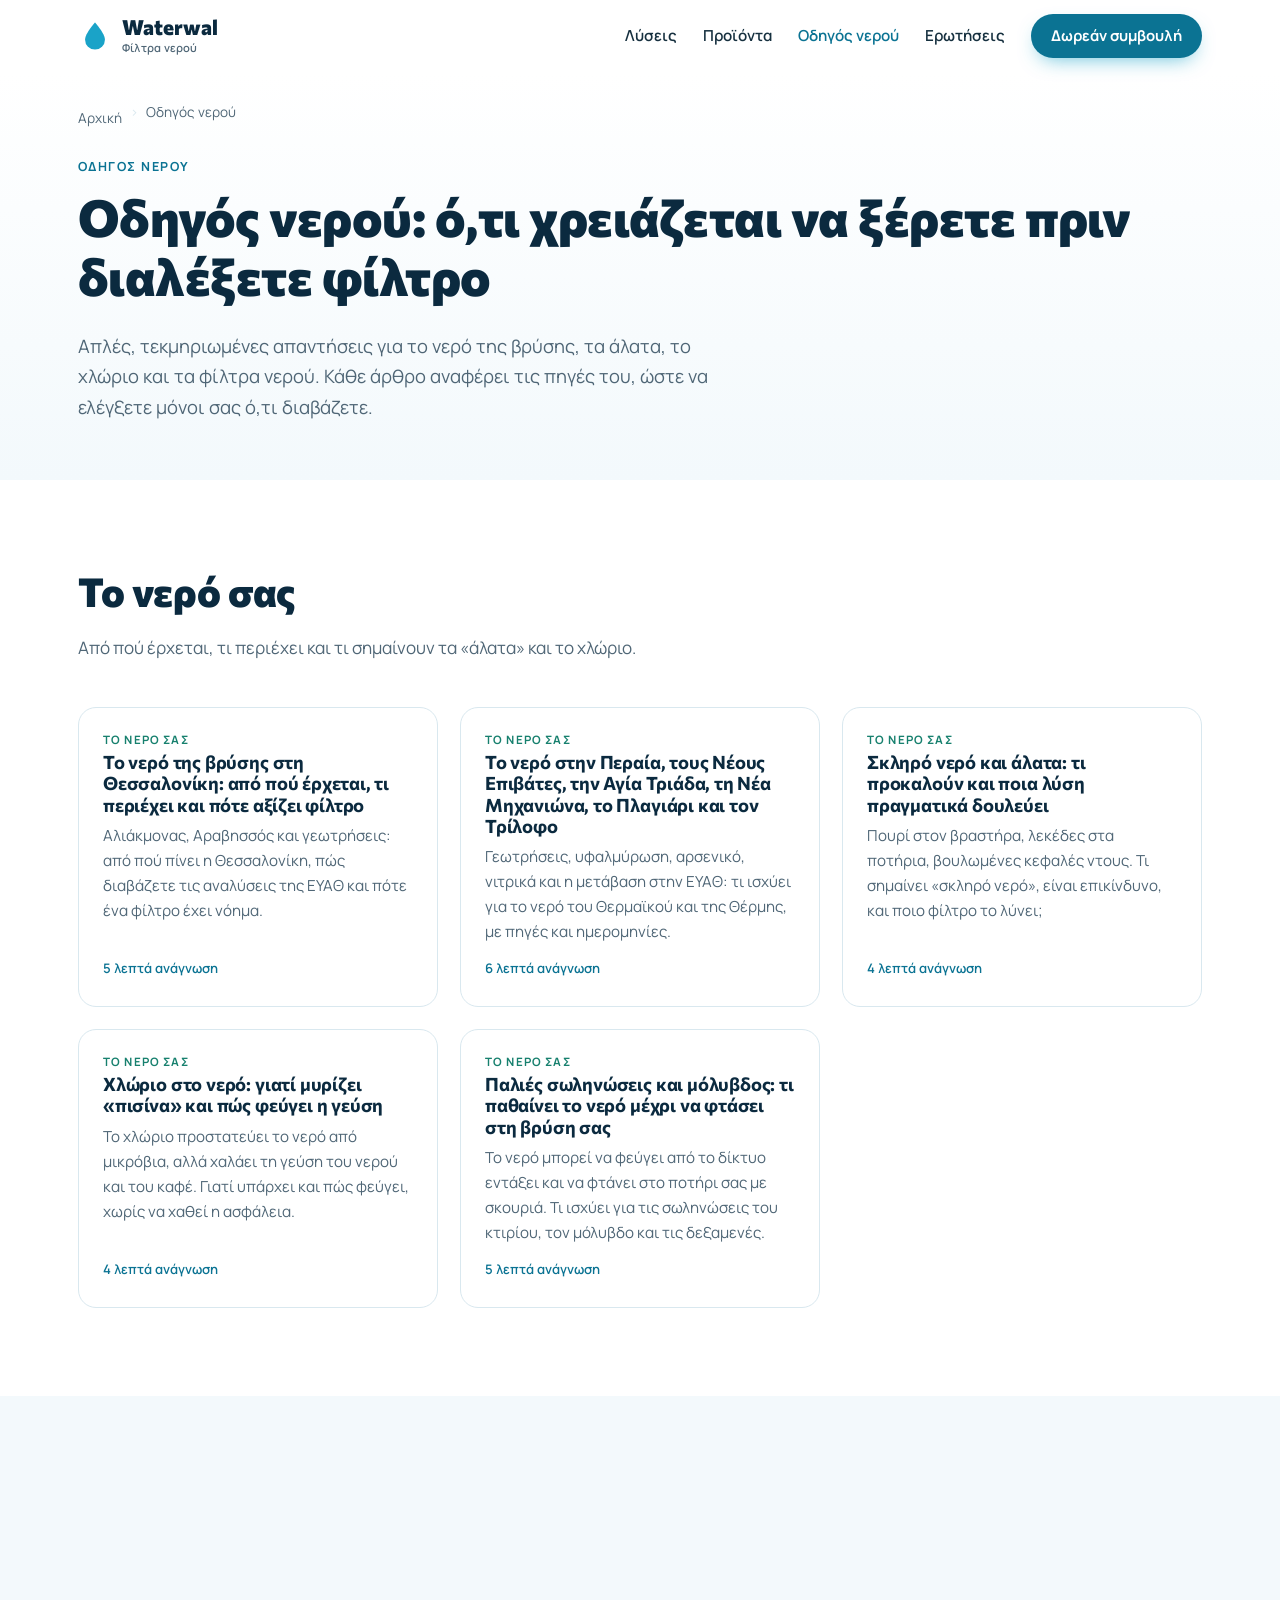
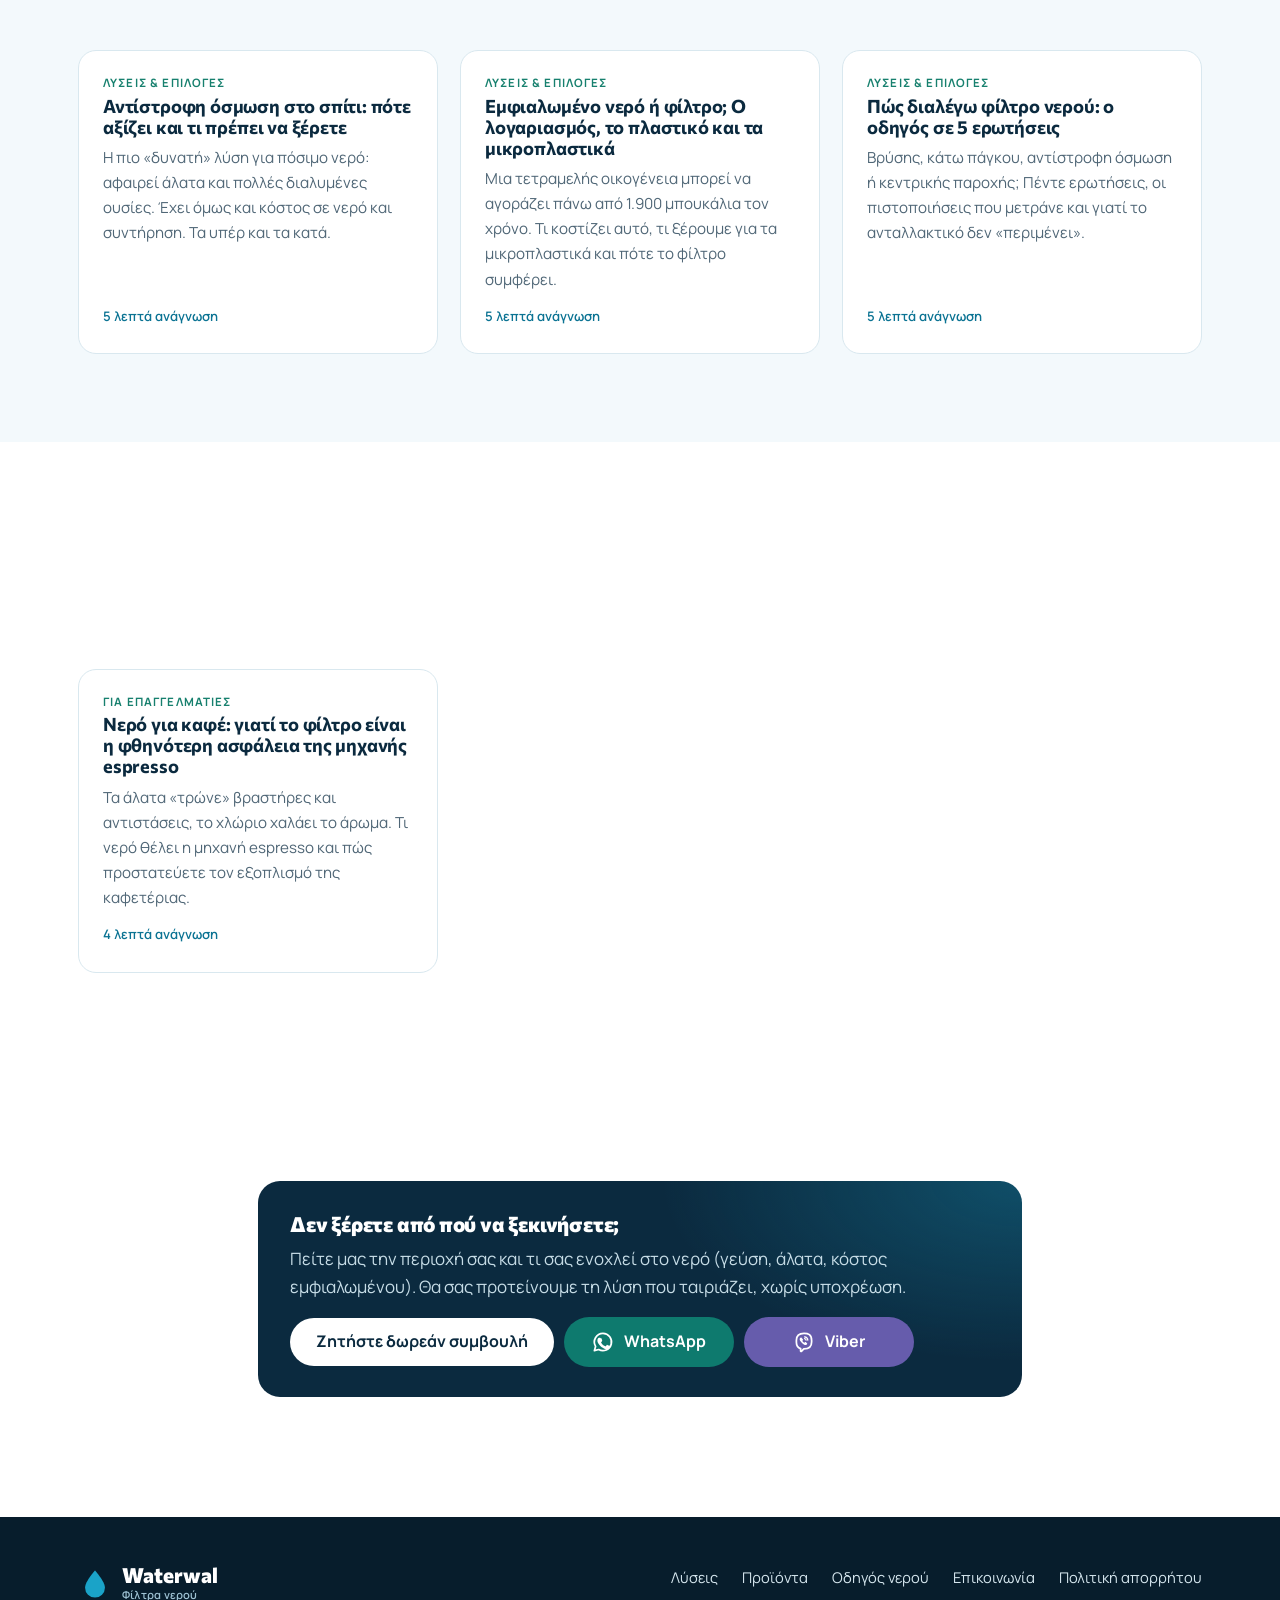
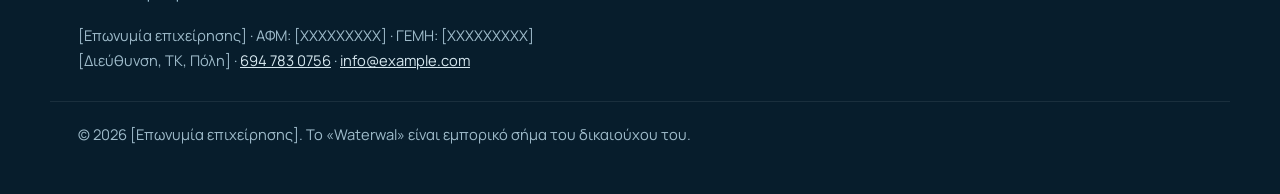
==== odigos/index.html @ 07bbfac1 "Add water guide: hub and 9 sourced articles for conversion - odigos/: hub page plus articles on Thes" ====
<!doctype html>
<html lang="el">
<head>
  <meta charset="utf-8">
  <meta name="viewport" content="width=device-width, initial-scale=1, viewport-fit=cover">
  <meta http-equiv="Content-Security-Policy" content="default-src 'self'; script-src 'self'; style-src 'self'; img-src 'self' data:; font-src 'self'; connect-src 'self'; form-action 'self'; base-uri 'self'; object-src 'none'; upgrade-insecure-requests">
  <meta name="referrer" content="strict-origin-when-cross-origin">

  <!-- TODO: αντικαταστήστε το https://www.example.gr/ με το πραγματικό σας domain (βλ. README) -->
  <title>Οδηγός νερού: άλατα, χλώριο, φίλτρα | Waterwal Θεσσαλονίκη</title>
  <meta name="description" content="Το νερό της Θεσσαλονίκης, τα άλατα, το χλώριο, η αντίστροφη όσμωση και πώς διαλέγετε φίλτρο νερού για σπίτι ή καφέ. Άρθρα με πηγές.">
  <link rel="canonical" href="https://www.example.gr/odigos/">
  <link rel="alternate" hreflang="el-GR" href="https://www.example.gr/odigos/">
  <meta name="robots" content="index, follow, max-image-preview:large, max-snippet:-1">
  <meta name="theme-color" content="#0b2a3f">
  <meta name="format-detection" content="telephone=no">

  <meta property="og:type" content="website">
  <meta property="og:locale" content="el_GR">
  <meta property="og:site_name" content="Waterwal – Φίλτρα νερού">
  <meta property="og:url" content="https://www.example.gr/odigos/">
  <meta property="og:title" content="Οδηγός νερού: άλατα, χλώριο, φίλτρα">
  <meta property="og:description" content="Το νερό της Θεσσαλονίκης, τα άλατα, το χλώριο, η αντίστροφη όσμωση και πώς διαλέγετε φίλτρο νερού για σπίτι ή καφέ. Άρθρα με πηγές.">
  <meta property="og:image" content="https://www.example.gr/assets/og/odigos.jpg">
  <meta property="og:image:type" content="image/jpeg">
  <meta property="og:image:width" content="1200">
  <meta property="og:image:height" content="630">
  <meta property="og:image:alt" content="Οδηγός νερού Waterwal: άλατα, χλώριο, φίλτρα και αντίστροφη όσμωση">
  <meta name="twitter:card" content="summary_large_image">
  <meta name="twitter:title" content="Οδηγός νερού: άλατα, χλώριο, φίλτρα">
  <meta name="twitter:description" content="Το νερό της Θεσσαλονίκης, τα άλατα, το χλώριο, η αντίστροφη όσμωση και πώς διαλέγετε φίλτρο νερού για σπίτι ή καφέ. Άρθρα με πηγές.">
  <meta name="twitter:image" content="https://www.example.gr/assets/og/odigos.jpg">

  <link rel="icon" href="../assets/favicon.svg" type="image/svg+xml">
  <link rel="icon" href="../assets/favicon-32.png" sizes="32x32" type="image/png">
  <link rel="apple-touch-icon" href="../assets/apple-touch-icon.png">
  <link rel="manifest" href="../site.webmanifest">

  <link rel="preload" href="../assets/fonts/manrope-greek.woff2" as="font" type="font/woff2" crossorigin>
  <link rel="preload" href="../assets/fonts/commissioner-greek.woff2" as="font" type="font/woff2" crossorigin>
  <link rel="stylesheet" href="../css/styles.css">
  <script src="../js/main.js" defer></script>

  <script type="application/ld+json">
{
  "@context": "https://schema.org",
  "@graph": [
    {
      "@type": "CollectionPage",
      "@id": "https://www.example.gr/odigos/#collection",
      "url": "https://www.example.gr/odigos/",
      "name": "Οδηγός νερού: ό,τι χρειάζεται να ξέρετε πριν διαλέξετε φίλτρο",
      "description": "Το νερό της Θεσσαλονίκης, τα άλατα, το χλώριο, η αντίστροφη όσμωση και πώς διαλέγετε φίλτρο νερού για σπίτι ή καφέ. Άρθρα με πηγές.",
      "inLanguage": "el-GR",
      "isPartOf": {
        "@id": "https://www.example.gr/#website"
      },
      "publisher": {
        "@id": "https://www.example.gr/#business"
      },
      "mainEntity": {
        "@type": "ItemList",
        "itemListElement": [
          {
            "@type": "ListItem",
            "position": 1,
            "url": "https://www.example.gr/odigos/nero-vrysis-thessaloniki.html",
            "name": "Το νερό της βρύσης στη Θεσσαλονίκη: από πού έρχεται, τι περιέχει και πότε αξίζει φίλτρο"
          },
          {
            "@type": "ListItem",
            "position": 2,
            "url": "https://www.example.gr/odigos/nero-peraia-michaniona-trilofos.html",
            "name": "Το νερό στην Περαία, τους Νέους Επιβάτες, την Αγία Τριάδα, τη Νέα Μηχανιώνα, το Πλαγιάρι και τον Τρίλοφο"
          },
          {
            "@type": "ListItem",
            "position": 3,
            "url": "https://www.example.gr/odigos/sklero-nero-alata.html",
            "name": "Σκληρό νερό και άλατα: τι προκαλούν και ποια λύση πραγματικά δουλεύει"
          },
          {
            "@type": "ListItem",
            "position": 4,
            "url": "https://www.example.gr/odigos/xlorio-sto-nero.html",
            "name": "Χλώριο στο νερό: γιατί μυρίζει «πισίνα» και πώς φεύγει η γεύση"
          },
          {
            "@type": "ListItem",
            "position": 5,
            "url": "https://www.example.gr/odigos/antistrofi-osmosi.html",
            "name": "Αντίστροφη όσμωση στο σπίτι: πότε αξίζει και τι πρέπει να ξέρετε"
          },
          {
            "@type": "ListItem",
            "position": 6,
            "url": "https://www.example.gr/odigos/nero-gia-kafe-espresso.html",
            "name": "Νερό για καφέ: γιατί το φίλτρο είναι η φθηνότερη ασφάλεια της μηχανής espresso"
          },
          {
            "@type": "ListItem",
            "position": 7,
            "url": "https://www.example.gr/odigos/emfialomeno-i-filtro.html",
            "name": "Εμφιαλωμένο νερό ή φίλτρο; Ο λογαριασμός, το πλαστικό και τα μικροπλαστικά"
          },
          {
            "@type": "ListItem",
            "position": 8,
            "url": "https://www.example.gr/odigos/palies-solines-molyvdos.html",
            "name": "Παλιές σωληνώσεις και μόλυβδος: τι παθαίνει το νερό μέχρι να φτάσει στη βρύση σας"
          },
          {
            "@type": "ListItem",
            "position": 9,
            "url": "https://www.example.gr/odigos/pos-dialego-filtro-nerou.html",
            "name": "Πώς διαλέγω φίλτρο νερού: ο οδηγός σε 5 ερωτήσεις"
          }
        ]
      }
    },
    {
      "@type": "BreadcrumbList",
      "itemListElement": [
        {
          "@type": "ListItem",
          "position": 1,
          "name": "Αρχική",
          "item": "https://www.example.gr/"
        },
        {
          "@type": "ListItem",
          "position": 2,
          "name": "Οδηγός νερού",
          "item": "https://www.example.gr/odigos/"
        }
      ]
    }
  ]
}
  </script>
</head>
<body>

<svg class="sprite" aria-hidden="true" focusable="false">
  <symbol id="ic-drop" viewBox="0 0 24 24">
    <path d="M12 2.5S5 10.2 5 14.6a7 7 0 0 0 14 0C19 10.2 12 2.5 12 2.5z" fill="currentColor"/>
  </symbol>
  <symbol id="ic-whatsapp" viewBox="0 0 24 24">
    <path d="M12 2.6a9.4 9.4 0 0 0-8.1 14.2L2.6 21.4l4.7-1.2A9.4 9.4 0 1 0 12 2.6z" fill="none" stroke="currentColor" stroke-width="1.9" stroke-linejoin="round"/>
    <path d="M9.1 7.4c-.3-.6-.6-.6-.9-.6h-.7c-.3 0-.7.1-1 .5-.4.4-1.3 1.3-1.3 3.1s1.3 3.6 1.5 3.8c.2.3 2.6 4.1 6.4 5.6 3.1 1.2 3.8 1 4.5.9.7-.1 2.2-.9 2.5-1.8.3-.9.3-1.6.2-1.8-.1-.2-.3-.3-.7-.5l-2.3-1.1c-.3-.1-.6-.2-.8.2l-1 1.3c-.2.2-.4.3-.8.1-.4-.2-1.5-.6-2.9-1.8-1.1-1-1.8-2.1-2-2.5-.2-.4 0-.6.2-.8l.6-.7c.2-.2.3-.4.4-.7.1-.3 0-.5 0-.7l-.9-2.4z" fill="currentColor" transform="translate(1.2 1.2) scale(.9)"/>
  </symbol>
  <symbol id="ic-viber" viewBox="0 0 24 24">
    <path d="M12 2.5c-4.6 0-8.3 1.3-8.3 7.6v2.2c0 4 1.7 6 4.6 6.9v2.6c0 .5.6.7.9.4l2.6-2.7h.2c4.6 0 8.3-1.3 8.3-7.6v-1.8c0-6.3-3.7-7.6-8.3-7.6z" fill="none" stroke="currentColor" stroke-width="1.9" stroke-linejoin="round"/>
    <path d="M9.3 7.3c-.3-.3-.8-.3-1.1 0l-.6.6c-.6.6-.4 1.9.6 3.4a10.6 10.6 0 0 0 3.6 3.4c1.4.8 2.4.8 2.9.3l.6-.6c.3-.3.3-.8 0-1.1l-1.2-1c-.3-.3-.8-.3-1.1 0l-.5.5c-.8-.3-1.9-1.4-2.3-2.3l.5-.5c.3-.3.3-.8 0-1.1z" fill="currentColor"/>
    <path d="M12.6 6.4a4 4 0 0 1 3.6 3.6M12.6 8.3a2 2 0 0 1 1.7 1.7" fill="none" stroke="currentColor" stroke-width="1.3" stroke-linecap="round"/>
  </symbol>
  <symbol id="ic-phone" viewBox="0 0 24 24">
    <path d="M6.6 10.8a15.1 15.1 0 0 0 6.6 6.6l2.2-2.2a1 1 0 0 1 1-.25 11.4 11.4 0 0 0 3.6.57 1 1 0 0 1 1 1V20a1 1 0 0 1-1 1A17 17 0 0 1 3 4a1 1 0 0 1 1-1h3.5a1 1 0 0 1 1 1c0 1.25.2 2.45.57 3.57a1 1 0 0 1-.25 1z" fill="currentColor"/>
  </symbol>
</svg>

<a class="skip-link" href="#main">Μετάβαση στο περιεχόμενο</a>

<header class="site-header" id="top">
  <div class="container header-inner">
    <a class="logo" href="../">
      <svg class="logo-mark" aria-hidden="true"><use href="#ic-drop"/></svg>
      <span class="logo-text">Waterwal<small>Φίλτρα νερού</small></span>
    </a>
    <button class="nav-toggle" type="button" aria-expanded="false" aria-controls="site-nav">
      <span class="sr-only">Μενού</span><span class="bar"></span><span class="bar"></span><span class="bar"></span>
    </button>
    <nav class="site-nav" id="site-nav" aria-label="Κύρια πλοήγηση">
      <a href="../#solutions">Λύσεις</a>
      <a href="../#products">Προϊόντα</a>
      <a href="./" aria-current="page">Οδηγός νερού</a>
      <a href="../#faq">Ερωτήσεις</a>
      <a class="btn btn-primary btn-sm" href="../#contact">Δωρεάν συμβουλή</a>
    </nav>
  </div>
</header>

<main id="main">
  <section class="guide-hero" aria-labelledby="hub-title">
    <div class="container">
      <nav class="breadcrumb" aria-label="Διαδρομή">
        <ol>
          <li><a href="../">Αρχική</a></li>
          <li aria-current="page">Οδηγός νερού</li>
        </ol>
      </nav>
      <p class="eyebrow">Οδηγός νερού</p>
      <h1 id="hub-title">Οδηγός νερού: ό,τι χρειάζεται να ξέρετε πριν διαλέξετε φίλτρο</h1>
      <p class="lead">Απλές, τεκμηριωμένες απαντήσεις για το νερό της βρύσης, τα άλατα, το χλώριο και τα φίλτρα νερού. Κάθε άρθρο αναφέρει τις πηγές του, ώστε να ελέγξετε μόνοι σας ό,τι διαβάζετε.</p>
    </div>
  </section>

  <section class="section" aria-labelledby="g-nero">
    <div class="container">
      <div class="section-head">
        <h2 id="g-nero">Το νερό σας</h2>
        <p class="section-sub">Από πού έρχεται, τι περιέχει και τι σημαίνουν τα «άλατα» και το χλώριο.</p>
      </div>
      <div class="guide-grid">
      <article class="guide-card">
        <span class="guide-tag">Το νερό σας</span>
        <h3><a href="nero-vrysis-thessaloniki.html">Το νερό της βρύσης στη Θεσσαλονίκη: από πού έρχεται, τι περιέχει και πότε αξίζει φίλτρο</a></h3>
        <p>Αλιάκμονας, Αραβησσός και γεωτρήσεις: από πού πίνει η Θεσσαλονίκη, πώς διαβάζετε τις αναλύσεις της ΕΥΑΘ και πότε ένα φίλτρο έχει νόημα.</p>
        <p class="meta">5 λεπτά ανάγνωση</p>
      </article>
      <article class="guide-card">
        <span class="guide-tag">Το νερό σας</span>
        <h3><a href="nero-peraia-michaniona-trilofos.html">Το νερό στην Περαία, τους Νέους Επιβάτες, την Αγία Τριάδα, τη Νέα Μηχανιώνα, το Πλαγιάρι και τον Τρίλοφο</a></h3>
        <p>Γεωτρήσεις, υφαλμύρωση, αρσενικό, νιτρικά και η μετάβαση στην ΕΥΑΘ: τι ισχύει για το νερό του Θερμαϊκού και της Θέρμης, με πηγές και ημερομηνίες.</p>
        <p class="meta">6 λεπτά ανάγνωση</p>
      </article>
      <article class="guide-card">
        <span class="guide-tag">Το νερό σας</span>
        <h3><a href="sklero-nero-alata.html">Σκληρό νερό και άλατα: τι προκαλούν και ποια λύση πραγματικά δουλεύει</a></h3>
        <p>Πουρί στον βραστήρα, λεκέδες στα ποτήρια, βουλωμένες κεφαλές ντους. Τι σημαίνει «σκληρό νερό», είναι επικίνδυνο, και ποιο φίλτρο το λύνει;</p>
        <p class="meta">4 λεπτά ανάγνωση</p>
      </article>
      <article class="guide-card">
        <span class="guide-tag">Το νερό σας</span>
        <h3><a href="xlorio-sto-nero.html">Χλώριο στο νερό: γιατί μυρίζει «πισίνα» και πώς φεύγει η γεύση</a></h3>
        <p>Το χλώριο προστατεύει το νερό από μικρόβια, αλλά χαλάει τη γεύση του νερού και του καφέ. Γιατί υπάρχει και πώς φεύγει, χωρίς να χαθεί η ασφάλεια.</p>
        <p class="meta">4 λεπτά ανάγνωση</p>
      </article>
      <article class="guide-card">
        <span class="guide-tag">Το νερό σας</span>
        <h3><a href="palies-solines-molyvdos.html">Παλιές σωληνώσεις και μόλυβδος: τι παθαίνει το νερό μέχρι να φτάσει στη βρύση σας</a></h3>
        <p>Το νερό μπορεί να φεύγει από το δίκτυο εντάξει και να φτάνει στο ποτήρι σας με σκουριά. Τι ισχύει για τις σωληνώσεις του κτιρίου, τον μόλυβδο και τις δεξαμενές.</p>
        <p class="meta">5 λεπτά ανάγνωση</p>
      </article>
      </div>
    </div>
  </section>

  <section class="section section-tint" aria-labelledby="g-lyseis">
    <div class="container">
      <div class="section-head">
        <h2 id="g-lyseis">Λύσεις & επιλογές</h2>
        <p class="section-sub">Πώς διαλέγετε φίλτρο, πότε αξίζει η αντίστροφη όσμωση και τι κερδίζετε σε σχέση με το εμφιαλωμένο.</p>
      </div>
      <div class="guide-grid">
      <article class="guide-card">
        <span class="guide-tag">Λύσεις &amp; επιλογές</span>
        <h3><a href="antistrofi-osmosi.html">Αντίστροφη όσμωση στο σπίτι: πότε αξίζει και τι πρέπει να ξέρετε</a></h3>
        <p>Η πιο «δυνατή» λύση για πόσιμο νερό: αφαιρεί άλατα και πολλές διαλυμένες ουσίες. Έχει όμως και κόστος σε νερό και συντήρηση. Τα υπέρ και τα κατά.</p>
        <p class="meta">5 λεπτά ανάγνωση</p>
      </article>
      <article class="guide-card">
        <span class="guide-tag">Λύσεις &amp; επιλογές</span>
        <h3><a href="emfialomeno-i-filtro.html">Εμφιαλωμένο νερό ή φίλτρο; Ο λογαριασμός, το πλαστικό και τα μικροπλαστικά</a></h3>
        <p>Μια τετραμελής οικογένεια μπορεί να αγοράζει πάνω από 1.900 μπουκάλια τον χρόνο. Τι κοστίζει αυτό, τι ξέρουμε για τα μικροπλαστικά και πότε το φίλτρο συμφέρει.</p>
        <p class="meta">5 λεπτά ανάγνωση</p>
      </article>
      <article class="guide-card">
        <span class="guide-tag">Λύσεις &amp; επιλογές</span>
        <h3><a href="pos-dialego-filtro-nerou.html">Πώς διαλέγω φίλτρο νερού: ο οδηγός σε 5 ερωτήσεις</a></h3>
        <p>Βρύσης, κάτω πάγκου, αντίστροφη όσμωση ή κεντρικής παροχής; Πέντε ερωτήσεις, οι πιστοποιήσεις που μετράνε και γιατί το ανταλλακτικό δεν «περιμένει».</p>
        <p class="meta">5 λεπτά ανάγνωση</p>
      </article>
      </div>
    </div>
  </section>

  <section class="section" aria-labelledby="g-epaggelmaties">
    <div class="container">
      <div class="section-head">
        <h2 id="g-epaggelmaties">Για επαγγελματίες</h2>
        <p class="section-sub">Καφέ, καφετέριες και εστίαση: το νερό είναι πρώτη ύλη και ασφάλεια για τον εξοπλισμό σας.</p>
      </div>
      <div class="guide-grid">
      <article class="guide-card">
        <span class="guide-tag">Για επαγγελματίες</span>
        <h3><a href="nero-gia-kafe-espresso.html">Νερό για καφέ: γιατί το φίλτρο είναι η φθηνότερη ασφάλεια της μηχανής espresso</a></h3>
        <p>Τα άλατα «τρώνε» βραστήρες και αντιστάσεις, το χλώριο χαλάει το άρωμα. Τι νερό θέλει η μηχανή espresso και πώς προστατεύετε τον εξοπλισμό της καφετέριας.</p>
        <p class="meta">4 λεπτά ανάγνωση</p>
      </article>
      </div>
    </div>
  </section>

  <section class="section">
    <div class="container narrow">
<aside class="cta-box" aria-label="Δωρεάν συμβουλή">
  <h2>Δεν ξέρετε από πού να ξεκινήσετε;</h2>
  <p>Πείτε μας την περιοχή σας και τι σας ενοχλεί στο νερό (γεύση, άλατα, κόστος εμφιαλωμένου). Θα σας προτείνουμε τη λύση που ταιριάζει, χωρίς υποχρέωση.</p>
  <div class="cta-actions">
    <a class="btn btn-light" href="../#contact">Ζητήστε δωρεάν συμβουλή</a>
    <div class="chat-buttons">
      <a class="btn btn-chat btn-whatsapp" href="https://wa.me/306947830756?text=%CE%93%CE%B5%CE%B9%CE%B1%20%CF%83%CE%B1%CF%82%21%20%CE%94%CE%B9%CE%AC%CE%B2%CE%B1%CF%83%CE%B1%20%CF%84%CE%BF%CE%BD%20%CE%9F%CE%B4%CE%B7%CE%B3%CF%8C%20%CE%BD%CE%B5%CF%81%CE%BF%CF%8D%20%CE%BA%CE%B1%CE%B9%20%CE%B8%CE%B1%20%CE%AE%CE%B8%CE%B5%CE%BB%CE%B1%20%CE%BC%CE%B9%CE%B1%20%CF%83%CF%85%CE%BC%CE%B2%CE%BF%CF%85%CE%BB%CE%AE%20%CE%B3%CE%B9%CE%B1%20%CF%86%CE%AF%CE%BB%CF%84%CF%81%CE%BF%20%CE%BD%CE%B5%CF%81%CE%BF%CF%8D." target="_blank" rel="noopener noreferrer"><svg aria-hidden="true"><use href="#ic-whatsapp"/></svg>WhatsApp</a>
      <a class="btn btn-chat btn-viber" href="viber://chat?number=%2B306947830756"><svg aria-hidden="true"><use href="#ic-viber"/></svg>Viber</a>
    </div>
  </div>
</aside>
    </div>
  </section>
</main>

<footer class="site-footer">
  <div class="container footer-grid">
    <div>
      <a class="logo logo-light" href="../">
        <svg class="logo-mark" aria-hidden="true"><use href="#ic-drop"/></svg>
        <span class="logo-text">Waterwal<small>Φίλτρα νερού</small></span>
      </a>
      <!-- TODO: στοιχεία επιχείρησης (ίδια με την αρχική σελίδα) -->
      <address class="legal">[Επωνυμία επιχείρησης] · ΑΦΜ: [XXXXXXXXX] · ΓΕΜΗ: [XXXXXXXXX]<br>[Διεύθυνση, ΤΚ, Πόλη] · <a href="tel:+306947830756">694 783 0756</a> · <a href="mailto:info@example.com">info@example.com</a></address>
    </div>
    <nav aria-label="Υποσέλιδο">
      <a href="../#solutions">Λύσεις</a>
      <a href="../#products">Προϊόντα</a>
      <a href="./">Οδηγός νερού</a>
      <a href="../#contact">Επικοινωνία</a>
      <a href="../privacy.html">Πολιτική απορρήτου</a>
    </nav>
  </div>
  <div class="container footer-bottom">
    <p>© <span id="year">2026</span> [Επωνυμία επιχείρησης]. Το «Waterwal» είναι εμπορικό σήμα του δικαιούχου του.</p>
  </div>
</footer>

<!-- Γραμμή γρήγορης επικοινωνίας για κινητά/tablet -->
<nav class="action-bar" aria-label="Γρήγορη επικοινωνία">
  <a class="action-call" href="tel:+306947830756"><svg aria-hidden="true"><use href="#ic-phone"/></svg><span>Κλήση</span></a>
  <a class="action-viber" href="viber://chat?number=%2B306947830756"><svg aria-hidden="true"><use href="#ic-viber"/></svg><span>Viber</span></a>
  <a class="action-whatsapp" href="https://wa.me/306947830756?text=%CE%93%CE%B5%CE%B9%CE%B1%20%CF%83%CE%B1%CF%82%21%20%CE%94%CE%B9%CE%AC%CE%B2%CE%B1%CF%83%CE%B1%20%CF%84%CE%BF%CE%BD%20%CE%9F%CE%B4%CE%B7%CE%B3%CF%8C%20%CE%BD%CE%B5%CF%81%CE%BF%CF%8D%20%CE%BA%CE%B1%CE%B9%20%CE%B8%CE%B1%20%CE%AE%CE%B8%CE%B5%CE%BB%CE%B1%20%CE%BC%CE%B9%CE%B1%20%CF%83%CF%85%CE%BC%CE%B2%CE%BF%CF%85%CE%BB%CE%AE%20%CE%B3%CE%B9%CE%B1%20%CF%86%CE%AF%CE%BB%CF%84%CF%81%CE%BF%20%CE%BD%CE%B5%CF%81%CE%BF%CF%8D." target="_blank" rel="noopener noreferrer"><svg aria-hidden="true"><use href="#ic-whatsapp"/></svg><span>WhatsApp</span></a>
</nav>

</body>
</html>
---- css/styles.css ----
/* ============================================================
   Φίλτρα Νερού Waterwal – landing page
   Mobile-first: τα βασικά στυλ είναι για κινητά,
   τα media queries (min-width) προσθέτουν για μεγαλύτερες οθόνες.
   Breakpoints: 600px (μεγάλα κινητά / tablet), 900px (tablet / laptop), 1100px (desktop)
   ============================================================ */

/* ---------- Γραμματοσειρές (self-hosted, SIL Open Font License) ---------- */
@font-face {
  font-family: "Manrope"; font-style: normal; font-weight: 400 800; font-display: swap;
  src: url("../assets/fonts/manrope-greek.woff2") format("woff2");
  unicode-range: U+0370-0377, U+037A-037F, U+0384-038A, U+038C, U+038E-03A1, U+03A3-03FF;
}
@font-face {
  font-family: "Manrope"; font-style: normal; font-weight: 400 800; font-display: swap;
  src: url("../assets/fonts/manrope-latin.woff2") format("woff2");
  unicode-range: U+0000-00FF, U+0131, U+0152-0153, U+02BB-02BC, U+02C6, U+02DA, U+02DC, U+0304, U+0308, U+0329, U+2000-206F, U+20AC, U+2122, U+2191, U+2193, U+2212, U+2215, U+FEFF, U+FFFD;
}
@font-face {
  font-family: "Commissioner"; font-style: normal; font-weight: 500 800; font-display: swap;
  src: url("../assets/fonts/commissioner-greek.woff2") format("woff2");
  unicode-range: U+0370-0377, U+037A-037F, U+0384-038A, U+038C, U+038E-03A1, U+03A3-03FF;
}
@font-face {
  font-family: "Commissioner"; font-style: normal; font-weight: 500 800; font-display: swap;
  src: url("../assets/fonts/commissioner-latin.woff2") format("woff2");
  unicode-range: U+0000-00FF, U+0131, U+0152-0153, U+02BB-02BC, U+02C6, U+02DA, U+02DC, U+0304, U+0308, U+0329, U+2000-206F, U+20AC, U+2122, U+2191, U+2193, U+2212, U+2215, U+FEFF, U+FFFD;
}

:root {
  --navy: #0b2a3f;
  --navy-2: #12405e;
  --aqua: #1aa3c8;
  --aqua-dark: #0b7393;
  --aqua-soft: #e3f5fb;
  --mint: #17806e;
  --ink: #16303f;
  --muted: #4f6676;
  --line: #d9e8ef;
  --bg: #ffffff;
  --bg-tint: #f3f9fc;
  --radius: 18px;
  --radius-sm: 10px;
  --shadow: 0 10px 30px -12px rgba(11, 42, 63, .25);
  --shadow-lg: 0 24px 60px -20px rgba(11, 42, 63, .35);
  --font-head: "Commissioner", "Manrope", system-ui, sans-serif;
  --font-body: "Manrope", system-ui, -apple-system, "Segoe UI", Roboto, sans-serif;
  --header-h: 64px;
  --gutter: 16px;
}
@media (min-width: 600px) { :root { --gutter: 28px; } }
@media (min-width: 900px) { :root { --header-h: 72px; } }

/* ---------- Base ---------- */
*, *::before, *::after { box-sizing: border-box; }
html { scroll-behavior: smooth; scroll-padding-top: calc(var(--header-h) + 12px); -webkit-text-size-adjust: 100%; text-size-adjust: 100%; }
body {
  margin: 0;
  font-family: var(--font-body);
  font-size: 16px;
  line-height: 1.65;
  color: var(--ink);
  background: var(--bg);
  -webkit-font-smoothing: antialiased;
  overflow-x: hidden;
}
@media (min-width: 900px) { body { font-size: 17px; } }
img, svg { display: block; max-width: 100%; }
a { color: var(--aqua-dark); }
h1, h2, h3 { font-family: var(--font-head); line-height: 1.15; color: var(--navy); margin: 0 0 .5em; letter-spacing: -.01em; overflow-wrap: break-word; }
h1 { font-size: clamp(2rem, 7.5vw, 3.6rem); font-weight: 800; }
h2 { font-size: clamp(1.6rem, 5vw, 2.5rem); font-weight: 800; }
h3 { font-size: 1.15rem; font-weight: 700; }
p { margin: 0 0 1em; }
address { font-style: normal; }

.sprite { position: absolute; width: 0; height: 0; overflow: hidden; }
.container { width: 100%; max-width: 1180px; margin: 0 auto; padding: 0 var(--gutter); }
.narrow { max-width: 820px; }
.sr-only { position: absolute; width: 1px; height: 1px; overflow: hidden; clip: rect(0 0 0 0); white-space: nowrap; }
.skip-link { position: absolute; left: -999px; top: 8px; background: var(--navy); color: #fff; padding: 8px 14px; border-radius: 8px; z-index: 100; }
.skip-link:focus { left: 8px; }
:focus-visible { outline: 3px solid var(--aqua); outline-offset: 3px; }

@media (prefers-reduced-motion: reduce) {
  html { scroll-behavior: auto; }
  *, *::before, *::after { animation: none !important; transition: none !important; }
}

/* ---------- Buttons (min 44px touch target) ---------- */
.btn {
  display: inline-flex; align-items: center; justify-content: center; gap: .5em;
  min-height: 48px; padding: 12px 24px;
  font: 700 1rem/1.2 var(--font-body); text-align: center;
  border-radius: 999px; border: 2px solid transparent;
  text-decoration: none; cursor: pointer;
  transition: transform .15s ease, background-color .2s, box-shadow .2s, color .2s, border-color .2s;
}
.btn:hover { transform: translateY(-1px); }
.btn-primary { background: var(--aqua-dark); color: #fff; box-shadow: 0 8px 20px -8px rgba(26, 163, 200, .7); }
.btn-primary:hover { background: var(--navy-2); }
.btn-ghost { background: transparent; color: var(--navy); border-color: var(--line); }
.btn-ghost:hover { border-color: var(--navy); }
.btn-outline { background: #fff; color: var(--aqua-dark); border-color: var(--aqua); }
.btn-outline:hover { background: var(--aqua-dark); border-color: var(--aqua-dark); color: #fff; }
.btn-light { background: #fff; color: var(--navy); }
.btn-light:hover { background: var(--aqua-soft); }
.btn-sm { min-height: 44px; padding: 10px 18px; font-size: .93rem; }
.btn-block { width: 100%; }

.eyebrow {
  display: inline-block; font: 700 .78rem/1.3 var(--font-body); letter-spacing: .12em; text-transform: uppercase;
  color: var(--aqua-dark); margin-bottom: 12px;
}
.eyebrow-light { color: #7fd6ec; }

/* ---------- Header ---------- */
.site-header {
  position: sticky; top: 0; z-index: 50;
  background: rgba(255, 255, 255, .92);
  -webkit-backdrop-filter: saturate(1.6) blur(12px);
  backdrop-filter: saturate(1.6) blur(12px);
  border-bottom: 1px solid transparent;
  transition: border-color .2s, box-shadow .2s;
}
.site-header.is-scrolled { border-bottom-color: var(--line); box-shadow: 0 4px 20px -12px rgba(11, 42, 63, .2); }
.header-inner { position: relative; display: flex; align-items: center; justify-content: space-between; height: var(--header-h); }

.logo { display: inline-flex; align-items: center; gap: 10px; text-decoration: none; color: var(--navy); }
.logo-mark { width: 30px; height: 30px; color: var(--aqua); flex: none; }
.logo-text { font: 800 1.2rem/1 var(--font-head); display: flex; flex-direction: column; }
.logo-text small { font: 600 .7rem/1.3 var(--font-body); color: var(--muted); letter-spacing: .02em; margin-top: 3px; }
.logo-light { color: #fff; }
.logo-light .logo-text small { color: #9fc3d4; }

/* Mobile nav (default) */
.nav-toggle { display: block; background: none; border: 0; padding: 10px; margin-right: -10px; cursor: pointer; min-width: 44px; min-height: 44px; }
.nav-toggle .bar { display: block; width: 24px; height: 2.5px; background: var(--navy); border-radius: 2px; margin: 5px 0; transition: transform .25s, opacity .2s; }
.nav-toggle[aria-expanded="true"] .bar:nth-child(2) { transform: translateY(7.5px) rotate(45deg); }
.nav-toggle[aria-expanded="true"] .bar:nth-child(3) { opacity: 0; }
.nav-toggle[aria-expanded="true"] .bar:nth-child(4) { transform: translateY(-7.5px) rotate(-45deg); }
.site-nav {
  position: absolute; top: var(--header-h); left: calc(-1 * var(--gutter)); right: calc(-1 * var(--gutter));
  display: none; flex-direction: column; align-items: stretch;
  background: #fff; border-bottom: 1px solid var(--line); box-shadow: var(--shadow);
  padding: 8px var(--gutter) 20px;
}
.site-nav.is-open { display: flex; }
.site-nav a:not(.btn) { padding: 14px 4px; border-bottom: 1px solid var(--line); color: var(--ink); text-decoration: none; font-weight: 600; }
.site-nav .btn { margin-top: 16px; }

@media (min-width: 900px) {
  .logo-mark { width: 34px; height: 34px; }
  .logo-text { font-size: 1.3rem; }
  .nav-toggle { display: none; }
  .site-nav {
    position: static; display: flex; flex-direction: row; align-items: center; gap: 26px;
    background: none; border: 0; box-shadow: none; padding: 0;
  }
  .site-nav { gap: 16px; }
  .site-nav a { white-space: nowrap; }
  .site-nav a:not(.btn) { padding: 0; border: 0; font-size: .9rem; }
  .site-nav a:not(.btn):hover { color: var(--aqua-dark); }
  .site-nav a[aria-current="page"] { color: var(--aqua-dark); }
  .site-nav .btn { margin-top: 0; }
}
@media (min-width: 1100px) {
  .site-nav { gap: 26px; }
  .site-nav a:not(.btn) { font-size: .95rem; }
}

/* ---------- Hero ---------- */
.hero {
  position: relative; overflow: hidden;
  padding: 32px 0 48px;
  background:
    radial-gradient(900px 500px at 85% 10%, rgba(26, 163, 200, .16), transparent 60%),
    radial-gradient(700px 400px at 0% 100%, rgba(43, 179, 155, .10), transparent 60%),
    linear-gradient(180deg, #fff 0%, var(--bg-tint) 100%);
}
.hero-grid { display: grid; grid-template-columns: 1fr; gap: 16px; align-items: center; }
.hero h1 .accent { display: block; color: var(--aqua-dark); }
.lead { font-size: 1.05rem; color: var(--muted); max-width: 36em; }
.hero-ctas { display: flex; flex-direction: column; gap: 12px; margin: 24px 0; }
.hero-points { list-style: none; padding: 0; margin: 0; display: grid; gap: 10px; }
.hero-points li { display: flex; align-items: center; gap: 10px; font-weight: 600; font-size: .95rem; }
.hero-points svg { width: 22px; height: 22px; flex: none; color: #fff; background: var(--mint); border-radius: 50%; padding: 3px; }

.hero-visual { position: relative; height: 280px; display: grid; place-items: center; }
.glass { width: 150px; height: auto; overflow: visible; filter: drop-shadow(0 24px 40px rgba(11, 42, 63, .22)); }
.glass .wave { animation: wave 3.5s linear infinite; }
@keyframes wave { to { transform: translateX(-60px); } }
.bubble { fill: rgba(255, 255, 255, .8); transform-box: fill-box; animation: rise 5s ease-in infinite; opacity: 0; }
.b2 { animation-delay: 1.6s; }
.b3 { animation-delay: 3.1s; }
@keyframes rise { 0% { transform: translateY(0); opacity: 0; } 15% { opacity: 1; } 90% { opacity: .8; } 100% { transform: translateY(-160px); opacity: 0; } }

.hero-card {
  position: absolute; display: flex; align-items: center; gap: 10px;
  background: #fff; border-radius: 14px; padding: 10px 12px; box-shadow: var(--shadow);
  font-size: .8rem; line-height: 1.3; max-width: 62%;
}
.hero-card svg { width: 32px; height: 32px; padding: 7px; border-radius: 10px; color: var(--aqua-dark); background: var(--aqua-soft); flex: none; }
.hero-card strong { display: block; color: var(--navy); }
.hero-card span { color: var(--muted); }
.hc-1 { top: 16px; left: 0; animation: float 6s ease-in-out infinite; }
.hc-2 { bottom: 16px; right: 0; animation: float 6s ease-in-out 3s infinite; }
.hc-2 svg { color: var(--mint); background: #e2f6f1; }
@keyframes float { 50% { transform: translateY(-8px); } }

@media (min-width: 600px) {
  .hero-ctas { flex-direction: row; flex-wrap: wrap; }
  .hero-visual { height: 340px; }
  .glass { width: 180px; }
  .hero-card { padding: 14px 18px; font-size: .9rem; max-width: none; }
  .hero-card svg { width: 36px; height: 36px; padding: 8px; }
}
@media (min-width: 900px) {
  .hero { padding: 56px 0 80px; }
  .hero-grid { grid-template-columns: 1.1fr .9fr; gap: 48px; }
  .lead { font-size: 1.15rem; }
  .hero-visual { height: 460px; }
  .glass { width: 220px; }
  .hc-1 { top: 60px; }
  .hc-2 { bottom: 70px; }
}

/* ---------- Sections ---------- */
.section { padding: 56px 0; }
.section-tint { background: var(--bg-tint); }
.section-head { max-width: 760px; margin-bottom: 28px; }
.section-sub { color: var(--muted); font-size: 1.02rem; }
.footnote { color: var(--muted); font-size: .86rem; margin-top: 20px; }
@media (min-width: 900px) {
  .section { padding: 88px 0; }
  .section-head { margin-bottom: 44px; }
  .section-sub { font-size: 1.07rem; }
}

/* ---------- Solutions ---------- */
.solutions-grid { display: grid; grid-template-columns: 1fr; gap: 16px; }
.solution {
  display: flex; flex-direction: column;
  padding: 24px 20px; border: 1px solid var(--line); border-radius: var(--radius); background: #fff;
  transition: transform .2s, box-shadow .2s, border-color .2s;
}
.solution:hover { transform: translateY(-4px); box-shadow: var(--shadow); border-color: transparent; }
.solution-icon { width: 56px; height: 56px; display: grid; place-items: center; border-radius: 16px; background: var(--aqua-soft); color: var(--navy); margin-bottom: 16px; }
.solution-icon svg { width: 34px; height: 34px; }
.solution-need { color: var(--muted); font-size: .95rem; }
.solution-need strong { color: var(--ink); }
.solution-label { font: 700 .75rem/1 var(--font-body); letter-spacing: .1em; text-transform: uppercase; color: var(--aqua-dark); margin: 4px 0 10px; }
.solution-list { list-style: none; padding: 0; margin: 0 0 20px; display: grid; gap: 8px; font-size: .94rem; }
.solution-list li { position: relative; padding-left: 26px; }
.solution-list li::before {
  content: ""; position: absolute; left: 0; top: .3em; width: 16px; height: 16px; border-radius: 50%;
  background: var(--mint) url("data:image/svg+xml,%3Csvg xmlns='http://www.w3.org/2000/svg' viewBox='0 0 24 24'%3E%3Cpath d='M6 12.5l4 4L18 8.5' fill='none' stroke='%23fff' stroke-width='3' stroke-linecap='round' stroke-linejoin='round'/%3E%3C/svg%3E") center / 12px no-repeat;
}
.solution-link { margin-top: auto; font-weight: 700; text-decoration: none; padding: 10px 0 0; min-height: 44px; display: inline-flex; align-items: center; }
.solution-link:hover { text-decoration: underline; }
.solution-other { margin: 24px 0 0; color: var(--muted); }
@media (min-width: 600px) { .solutions-grid { grid-template-columns: repeat(2, 1fr); gap: 22px; } .solution { padding: 28px 24px; } }
@media (min-width: 1100px) { .solutions-grid { grid-template-columns: repeat(4, 1fr); } }

/* ---------- Products ---------- */
.filter-tabs {
  display: flex; gap: 8px; margin: 0 calc(-1 * var(--gutter)) 24px; padding: 2px var(--gutter) 6px;
  overflow-x: auto; scrollbar-width: none; -webkit-overflow-scrolling: touch;
}
.filter-tabs::-webkit-scrollbar { display: none; }
.tab {
  flex: none; min-height: 44px;
  font: 600 .93rem/1 var(--font-body); padding: 10px 18px; border-radius: 999px; cursor: pointer;
  border: 1.5px solid var(--line); background: #fff; color: var(--ink); transition: all .2s;
}
.tab:hover { border-color: var(--aqua); }
.tab.is-active { background: var(--navy); border-color: var(--navy); color: #fff; }

.products-grid { display: grid; grid-template-columns: 1fr; gap: 18px; }
.product {
  position: relative; display: flex; flex-direction: column;
  background: #fff; border: 1px solid var(--line); border-radius: var(--radius); overflow: hidden;
  transition: transform .2s, box-shadow .2s;
}
.product:hover { transform: translateY(-4px); box-shadow: var(--shadow-lg); }
.product[hidden] { display: none; }
.product-featured { border: 2px solid var(--aqua); }
.badge {
  position: absolute; top: 14px; right: 14px; z-index: 1;
  background: var(--mint); color: #fff; font: 700 .75rem/1 var(--font-body); padding: 7px 12px; border-radius: 999px;
}
.product-art {
  display: grid; place-items: center; height: 160px;
  background: radial-gradient(circle at 50% 60%, #fff 0%, var(--aqua-soft) 70%);
  color: var(--navy);
}
.product-art svg { width: 110px; height: 110px; }
.product-body { display: flex; flex-direction: column; flex: 1; padding: 20px; }
.product-tag { font-size: .76rem; font-weight: 700; color: var(--aqua-dark); text-transform: uppercase; letter-spacing: .06em; margin-bottom: 8px; }
.product-body > p:not(.product-tag) { color: var(--muted); font-size: .95rem; }
.product-feats { list-style: none; padding: 0; margin: 0 0 20px; display: grid; gap: 6px; font-size: .93rem; }
.product-feats li { position: relative; padding-left: 22px; }
.product-feats li::before { content: ""; position: absolute; left: 2px; top: .55em; width: 9px; height: 9px; border-radius: 50%; background: var(--aqua); }
.product-cta { margin-top: auto; align-self: stretch; }

@media (min-width: 600px) {
  .filter-tabs { flex-wrap: wrap; overflow: visible; margin: 0 0 28px; padding: 0; }
  .products-grid { grid-template-columns: repeat(2, 1fr); gap: 24px; }
  .product-art { height: 190px; }
  .product-art svg { width: 130px; height: 130px; }
  .product-body { padding: 22px 24px 24px; }
  .product-cta { align-self: flex-start; }
}
@media (min-width: 1100px) {
  .products-grid { grid-template-columns: repeat(3, 1fr); }
  .product-wide { grid-column: 1 / -1; flex-direction: row; }
  .product-wide .product-art { width: 320px; height: auto; flex: none; }
  .product-wide .product-body { display: grid; grid-template-columns: 1fr 1fr; column-gap: 32px; align-content: center; }
  .product-wide .product-tag, .product-wide h3 { grid-column: 1 / -1; }
  .product-wide .product-feats { align-self: start; margin-top: 4px; }
  .product-wide .product-cta { grid-column: 1 / -1; justify-self: start; }
}

/* ---------- Removes ---------- */
.removes-grid { display: grid; grid-template-columns: 1fr; gap: 24px; align-items: center; }
.chips { list-style: none; padding: 0; margin: 0; display: flex; flex-wrap: wrap; gap: 8px; }
.chips li {
  padding: 8px 14px; border-radius: 999px; background: var(--aqua-soft); color: var(--navy);
  font-weight: 600; font-size: .9rem; border: 1px solid #c4e9f4;
}
.chips .chip-ro { background: var(--navy); color: #fff; border-color: var(--navy); }
.chips .chip-ro em { font-style: normal; font-weight: 500; color: #9fd9ea; }
@media (min-width: 900px) {
  .removes-grid { grid-template-columns: .9fr 1.1fr; gap: 56px; }
  .chips { gap: 10px; }
  .chips li { padding: 10px 16px; font-size: .95rem; }
}

/* ---------- Compare (scrolls horizontally on small screens) ---------- */
.table-wrap {
  overflow-x: auto; border-radius: var(--radius); border: 1px solid var(--line); background: #fff;
  -webkit-overflow-scrolling: touch; overscroll-behavior-x: contain;
}
.compare { width: 100%; border-collapse: collapse; min-width: 640px; font-size: .9rem; }
.compare th, .compare td { padding: 14px; text-align: center; border-bottom: 1px solid var(--line); }
.compare thead th { background: var(--navy); color: #fff; font-family: var(--font-head); font-weight: 700; }
.compare tbody th { position: sticky; left: 0; z-index: 1; text-align: left; font-weight: 700; color: var(--navy); background: #f7fbfd; min-width: 150px; }
.compare tbody tr:last-child > * { border-bottom: 0; }
.compare .yes { color: var(--mint); font-weight: 800; font-size: 1.15rem; }
.compare .no { color: var(--muted); }
.compare .partial { color: var(--muted); font-size: .86rem; }
@media (min-width: 900px) { .compare { font-size: .95rem; } .compare th, .compare td { padding: 16px 18px; } }

/* ---------- Savings ---------- */
.savings-grid { display: grid; grid-template-columns: 1fr; gap: 28px; align-items: center; }
.calc { display: grid; grid-template-columns: 1fr; gap: 14px; margin-top: 8px; align-items: end; }
.calc label, .contact-form label { display: flex; flex-direction: column; gap: 6px; font-weight: 600; font-size: .9rem; color: var(--navy); }
input, select, textarea {
  font: 500 16px/1.4 var(--font-body); /* 16px: αποτρέπει το auto-zoom στο iOS */
  color: var(--ink); min-height: 48px;
  padding: 12px 14px; border: 1.5px solid var(--line); border-radius: var(--radius-sm); background: #fff;
  width: 100%; transition: border-color .2s, box-shadow .2s;
}
input:focus, select:focus, textarea:focus { outline: none; border-color: var(--aqua); box-shadow: 0 0 0 4px rgba(26, 163, 200, .18); }
.calc-result {
  background: linear-gradient(160deg, var(--navy) 0%, var(--navy-2) 100%); color: #fff;
  border-radius: 22px; padding: 24px 20px; box-shadow: var(--shadow-lg);
  display: grid; gap: 4px;
}
.calc-row { display: flex; justify-content: space-between; align-items: baseline; gap: 16px; padding: 12px 0; border-bottom: 1px solid rgba(255, 255, 255, .12); color: #c7dde7; font-size: .95rem; }
.calc-row strong { color: #fff; font: 700 1.15rem/1 var(--font-head); white-space: nowrap; }
.calc-total { border-bottom: 0; padding: 18px 0 10px; }
.calc-total span { color: #fff; font-weight: 700; }
.calc-total strong { font-size: 2rem; color: #7fe3cf; }
.calc-result .btn { margin-top: 14px; }
@media (min-width: 480px) { .calc { grid-template-columns: 1fr 1fr; gap: 16px; } }
@media (min-width: 900px) {
  .savings-grid { grid-template-columns: 1.1fr .9fr; gap: 56px; }
  .calc-result { padding: 32px; border-radius: 24px; }
  .calc-total strong { font-size: 2.2rem; }
}

/* ---------- Steps ---------- */
.steps { list-style: none; padding: 0; margin: 0; display: grid; grid-template-columns: 1fr; gap: 16px; }
.steps li { position: relative; background: #fff; border-radius: var(--radius); padding: 24px 20px; border: 1px solid var(--line); }
.steps p { color: var(--muted); margin: 0; font-size: .96rem; }
.step-num {
  display: grid; place-items: center; width: 44px; height: 44px; border-radius: 14px; margin-bottom: 16px;
  background: var(--aqua-dark); color: #fff; font: 800 1.2rem/1 var(--font-head);
}
@media (min-width: 800px) { .steps { grid-template-columns: repeat(3, 1fr); gap: 24px; } .steps li { padding: 30px 26px; } }

/* ---------- FAQ ---------- */
.faq { display: grid; gap: 10px; }
.faq details { border: 1px solid var(--line); border-radius: 14px; background: #fff; transition: box-shadow .2s; }
.faq details[open] { box-shadow: var(--shadow); border-color: transparent; }
.faq summary {
  list-style: none; cursor: pointer; padding: 16px 52px 16px 18px; position: relative; min-height: 44px;
  font: 700 1rem/1.4 var(--font-head); color: var(--navy);
}
.faq summary::-webkit-details-marker { display: none; }
.faq summary::after {
  content: "+"; position: absolute; right: 16px; top: 50%; transform: translateY(-50%);
  width: 28px; height: 28px; border-radius: 50%; display: grid; place-items: center;
  background: var(--aqua-soft); color: var(--aqua-dark); font: 700 1.2rem/1 var(--font-body);
}
.faq details[open] summary::after { content: "−"; }
.faq summary:focus-visible { outline-offset: -3px; border-radius: 14px; }
.faq details p { padding: 0 18px 18px; margin: 0; color: var(--muted); }
@media (min-width: 900px) {
  .faq { gap: 12px; }
  .faq summary { padding: 20px 56px 20px 22px; font-size: 1.05rem; }
  .faq details p { padding: 0 22px 20px; }
}

/* ---------- About ---------- */
.about p { font-size: 1.05rem; }

/* ---------- Contact ---------- */
.section-dark {
  background:
    radial-gradient(800px 400px at 100% 0%, rgba(26, 163, 200, .25), transparent 60%),
    var(--navy);
  color: #c7dde7;
}
.section-dark h2 { color: #fff; }
.contact-grid { display: grid; grid-template-columns: 1fr; gap: 28px; align-items: start; }
.contact-list { list-style: none; padding: 0; margin: 24px 0 0; display: grid; gap: 14px; }
.contact-list li { display: flex; flex-direction: column; color: #fff; font-weight: 600; }
.contact-list span { font-size: .78rem; text-transform: uppercase; letter-spacing: .08em; color: #7fd6ec; font-weight: 700; }
.contact-list a { color: #fff; text-decoration: none; font-size: 1.1rem; min-height: 44px; display: inline-flex; align-items: center; }
.contact-list a:hover { text-decoration: underline; }

.contact-form { background: #fff; border-radius: 20px; padding: 22px 16px; display: grid; gap: 14px; box-shadow: var(--shadow-lg); }
.field-row { display: grid; grid-template-columns: 1fr; gap: 14px; }
textarea { resize: vertical; min-height: 110px; }
.contact-form .consent { flex-direction: row; align-items: flex-start; gap: 10px; font-weight: 500; font-size: .85rem; color: var(--muted); }
.consent input { width: 22px; height: 22px; min-height: 0; flex: none; margin-top: 2px; accent-color: var(--aqua-dark); }
.hp { position: absolute; left: -9999px; width: 1px; height: 1px; }
.form-status { margin: 0; font-weight: 600; font-size: .95rem; min-height: 1.4em; }
.form-status.ok { color: var(--mint); }
.form-status.err { color: #c0392b; }
@media (min-width: 600px) {
  .field-row { grid-template-columns: 1fr 1fr; gap: 16px; }
  .contact-form { padding: 32px; border-radius: 24px; gap: 16px; }
}
@media (min-width: 900px) { .contact-grid { grid-template-columns: .85fr 1.15fr; gap: 56px; } }

/* ---------- Service-area map ---------- */
.map-card { margin: 40px 0 0; }
.map-frame {
  position: relative; aspect-ratio: 4 / 3; border-radius: 20px; overflow: hidden;
  border: 1px solid rgba(255, 255, 255, .14);
  /* Τοπικό "σχέδιο χάρτη" (χωρίς σύνδεση στην Google) μέχρι να πατηθεί το κουμπί */
  background:
    radial-gradient(circle at 50% 45%, rgba(26, 163, 200, .35) 0 18%, rgba(26, 163, 200, .12) 18.5% 34%, transparent 34.5%),
    url("data:image/svg+xml,%3Csvg xmlns='http://www.w3.org/2000/svg' width='160' height='160' viewBox='0 0 160 160'%3E%3Cg fill='none' stroke='%23ffffff' stroke-opacity='.09' stroke-width='2'%3E%3Cpath d='M0 40h160M0 112h160M48 0v160M118 0v160'/%3E%3Cpath d='M0 150 70 80 160 20' stroke-width='5'/%3E%3C/g%3E%3C/svg%3E"),
    #0e3550;
}
.map-frame.is-loaded { background: #e5e3df; }
.map-frame iframe { position: absolute; inset: 0; width: 100%; height: 100%; border: 0; }
.map-placeholder {
  position: absolute; inset: 0; display: flex; flex-direction: column; align-items: center; justify-content: center;
  gap: 6px; padding: 20px; text-align: center; color: #c7dde7;
}
.map-pin { width: 44px; height: 44px; color: #7fd6ec; filter: drop-shadow(0 6px 10px rgba(0, 0, 0, .35)); }
.map-area { margin: 6px 0 0; font-size: .78rem; font-weight: 700; letter-spacing: .08em; text-transform: uppercase; color: #7fd6ec; }
.map-area strong { display: block; margin-top: 4px; font: 800 1.35rem/1.2 var(--font-head); letter-spacing: 0; text-transform: none; color: #fff; }
.map-visit { margin: 0 0 10px; font-size: .92rem; }
.map-caption { display: flex; flex-direction: column; gap: 6px; margin-top: 12px; font-size: .85rem; color: #9fbccb; }
.map-caption a { color: #d6e7ef; }
.map-open { font-weight: 700; text-decoration: none; min-height: 44px; display: inline-flex; align-items: center; }
.map-open:hover { text-decoration: underline; }
@media (min-width: 600px) {
  .map-frame { aspect-ratio: 16 / 7; }
  .map-caption { flex-direction: row; justify-content: space-between; align-items: center; gap: 16px; }
}
@media (min-width: 900px) { .map-card { margin-top: 56px; } }

/* ---------- Footer ---------- */
.site-footer { background: #071d2c; color: #9fbccb; padding: 40px 0 calc(84px + env(safe-area-inset-bottom)); font-size: .9rem; }
.footer-grid { display: flex; flex-direction: column; gap: 24px; }
.legal { margin: 16px 0 0; line-height: 1.7; }
.legal a { color: #d6e7ef; }
.site-footer nav { display: flex; flex-wrap: wrap; gap: 4px 20px; }
.site-footer nav a { color: #d6e7ef; text-decoration: none; padding: 10px 0; }
.site-footer nav a:hover { color: #fff; text-decoration: underline; }
.footer-bottom { border-top: 1px solid rgba(255, 255, 255, .08); margin-top: 28px; padding-top: 20px; }
.footer-bottom p { margin: 0; }
@media (min-width: 900px) {
  .site-footer { padding: 48px 0; font-size: .92rem; }
  .footer-grid { flex-direction: row; justify-content: space-between; gap: 32px; }
  .site-footer nav { align-items: flex-start; gap: 12px 24px; }
  .site-footer nav a { padding: 0; }
}

/* ---------- Viber / WhatsApp ---------- */
:root { --whatsapp: #0e7a6e; --viber: #665cac; } /* σκουρότερες αποχρώσεις των brand χρωμάτων για αντίθεση ≥ 4.5:1 με λευκό κείμενο */
.chat-title { margin: 28px 0 12px; color: #fff; font-weight: 700; }
.chat-buttons { display: grid; grid-template-columns: repeat(2, minmax(0, 1fr)); gap: 12px; }
.btn-chat { color: #fff; gap: 10px; }
.btn-chat svg { width: 22px; height: 22px; flex: none; }
.btn-whatsapp { background: var(--whatsapp); }
.btn-whatsapp:hover { background: #0a6358; }
.btn-viber { background: var(--viber); }
.btn-viber:hover { background: #554b96; }
@media (min-width: 600px) { .chat-buttons { display: flex; flex-wrap: wrap; } .btn-chat { min-width: 170px; } }

/* Γραμμή γρήγορης επικοινωνίας (μόνο σε κινητά/tablet) */
.action-bar {
  position: fixed; left: 0; right: 0; bottom: 0; z-index: 40;
  display: grid; grid-template-columns: repeat(3, 1fr);
  background: #fff; border-top: 1px solid var(--line); box-shadow: 0 -8px 24px -12px rgba(11, 42, 63, .3);
  padding-bottom: env(safe-area-inset-bottom);
}
.action-bar a {
  display: flex; flex-direction: column; align-items: center; justify-content: center; gap: 3px;
  min-height: 60px; padding: 8px 4px; text-decoration: none; font-weight: 700; font-size: .8rem;
}
.action-bar a + a { border-left: 1px solid var(--line); }
.action-bar svg { width: 24px; height: 24px; }
.action-call { color: var(--aqua-dark); }
.action-viber { color: var(--viber); }
.action-whatsapp { color: var(--whatsapp); }
.action-bar a:active { background: var(--bg-tint); }
@media (min-width: 900px) { .action-bar { display: none; } }

/* ---------- Reveal on scroll ---------- */
.reveal { opacity: 0; transform: translateY(18px); transition: opacity .6s ease, transform .6s ease; }
.reveal.is-visible { opacity: 1; transform: none; }

/* ---------- Simple pages (privacy, 404) ---------- */
.prose { padding: 40px var(--gutter) 64px; }
.prose h1 { font-size: clamp(1.8rem, 6vw, 2.6rem); }
.prose h2 { font-size: 1.3rem; margin-top: 2em; }
.prose p, .prose li { color: var(--ink); }
@media (min-width: 900px) { .prose { padding-top: 56px; padding-bottom: 88px; } }

/* ============================================================
   Οδηγός νερού (άρθρα): /odigos/
   ============================================================ */
.breadcrumb { font-size: .85rem; color: var(--muted); margin: 0 0 16px; }
.breadcrumb ol { list-style: none; padding: 0; margin: 0; display: flex; flex-wrap: wrap; gap: 2px 0; }
.breadcrumb li + li::before { content: "›"; margin: 0 8px; color: var(--line); }
.breadcrumb a { color: var(--muted); text-decoration: none; display: inline-block; padding: 6px 0; }
.breadcrumb a:hover { color: var(--aqua-dark); text-decoration: underline; }

/* Hub */
.guide-hero { padding: 28px 0 40px; background: linear-gradient(180deg, #fff 0%, var(--bg-tint) 100%); }
.guide-hero h1 { font-size: clamp(2rem, 7vw, 3.2rem); }
.guide-grid { display: grid; grid-template-columns: 1fr; gap: 16px; }
.guide-card {
  position: relative; display: flex; flex-direction: column;
  padding: 22px 20px; background: #fff; border: 1px solid var(--line); border-radius: var(--radius);
  transition: transform .2s, box-shadow .2s, border-color .2s;
}
.guide-card:hover { transform: translateY(-4px); box-shadow: var(--shadow); border-color: transparent; }
.guide-card h2, .guide-card h3 { font-size: 1.15rem; margin: 6px 0 8px; }
.guide-card h2 a, .guide-card h3 a { color: var(--navy); text-decoration: none; }
.guide-card h2 a::after, .guide-card h3 a::after { content: ""; position: absolute; inset: 0; border-radius: inherit; } /* όλη η κάρτα clickable */
.guide-card p { color: var(--muted); font-size: .95rem; margin: 0 0 14px; }
.guide-card .meta { margin-top: auto; margin-bottom: 0; font-size: .82rem; font-weight: 600; color: var(--aqua-dark); }
.guide-tag { font: 700 .72rem/1 var(--font-body); letter-spacing: .1em; text-transform: uppercase; color: var(--mint); }
@media (min-width: 600px) { .guide-grid { grid-template-columns: repeat(2, 1fr); gap: 22px; } .guide-card { padding: 26px 24px; } }
@media (min-width: 1100px) { .guide-grid { grid-template-columns: repeat(3, 1fr); } }

/* Άρθρο */
.article { padding: 24px 0 56px; }
.article-head { margin-bottom: 24px; }
.article-head h1 { font-size: clamp(1.85rem, 6.5vw, 2.9rem); }
.article-meta { display: flex; flex-wrap: wrap; gap: 4px 14px; color: var(--muted); font-size: .88rem; margin: 0; }
.article-body { font-size: 1.05rem; }
.article-body h2 { font-size: clamp(1.35rem, 4.5vw, 1.8rem); margin-top: 1.8em; }
.article-body h3 { margin-top: 1.4em; }
.article-body ul, .article-body ol { padding-left: 1.3em; margin: 0 0 1.2em; }
.article-body li { margin-bottom: .45em; }
.article-body li::marker { color: var(--aqua-dark); }
.article-body strong { color: var(--navy); }
.article-body sup a { text-decoration: none; font-weight: 700; font-size: .78em; padding: 0 2px; }
.article-body table { width: 100%; border-collapse: collapse; font-size: .93rem; min-width: 520px; }
.article-body .table-wrap { margin: 0 0 1.4em; }
.article-body th, .article-body td { padding: 12px 14px; text-align: left; border-bottom: 1px solid var(--line); vertical-align: top; }
.article-body thead th { background: var(--navy); color: #fff; font-family: var(--font-head); }
.article-body tbody tr:last-child > * { border-bottom: 0; }
.article-body caption { caption-side: bottom; text-align: left; padding: 10px 14px; font-size: .82rem; color: var(--muted); }

/* "Η σύντομη απάντηση": η πρώτη, αυτοτελής απάντηση (χρήσιμη και για AI αναζήτηση) */
.tldr { background: var(--aqua-soft); border: 1px solid #c4e9f4; border-radius: var(--radius); padding: 20px; margin: 0 0 28px; }
.tldr h2 { font-size: 1rem; margin: 0 0 8px; text-transform: uppercase; letter-spacing: .08em; color: var(--aqua-dark); }
.tldr p:last-child, .tldr ul:last-child { margin-bottom: 0; }

.note { border-left: 4px solid var(--mint); background: #eef8f5; padding: 14px 16px; border-radius: 0 var(--radius-sm) var(--radius-sm) 0; margin: 0 0 1.4em; font-size: .97rem; }
.note-warn { border-left-color: #b7791f; background: #fdf6e7; }
.note p:last-child { margin-bottom: 0; }

.toc { border: 1px solid var(--line); border-radius: var(--radius); padding: 16px 20px; margin: 0 0 28px; background: #fff; }
.toc h2 { font-size: .95rem !important; margin: 0 0 6px !important; }
.toc ol { margin: 0; padding-left: 1.2em; font-size: .95rem; }
.toc li { padding: 5px 0; }
.toc a { text-decoration: none; }
.toc a:hover { text-decoration: underline; }

/* Κουτί μετατροπής (CTA) μέσα στο άρθρο */
.cta-box {
  margin: 32px 0; padding: 24px 20px; border-radius: 22px; color: #c7dde7;
  background: radial-gradient(600px 300px at 100% 0%, rgba(26, 163, 200, .3), transparent 60%), var(--navy);
}
.cta-box h2, .cta-box .cta-title { color: #fff; font: 800 1.3rem/1.25 var(--font-head); margin: 0 0 8px; }
.cta-box p { margin: 0 0 16px; }
.cta-actions { display: grid; grid-template-columns: 1fr; gap: 10px; }
.cta-actions .chat-buttons { gap: 10px; }
@media (min-width: 600px) {
  .cta-box { padding: 30px 32px; }
  .cta-actions { display: flex; flex-wrap: wrap; align-items: center; }
  .cta-actions .chat-buttons { display: flex; }
}

.sources { margin-top: 40px; padding-top: 20px; border-top: 1px solid var(--line); font-size: .88rem; color: var(--muted); }
.sources h2 { font-size: 1.05rem !important; margin-top: 0 !important; }
.sources ol { padding-left: 1.4em; }
.sources li { margin-bottom: .5em; overflow-wrap: anywhere; }
.sources li:target { background: #fff6d6; border-radius: 6px; }
.disclaimer { font-size: .85rem; color: var(--muted); font-style: italic; }

.article-faq { margin-top: 8px; }
.related { padding: 48px 0; }
.related h2 { font-size: 1.4rem; }
@media (min-width: 900px) {
  .article { padding: 40px 0 72px; }
  .article-body { font-size: 1.08rem; }
  .tldr { padding: 24px 28px; }
}
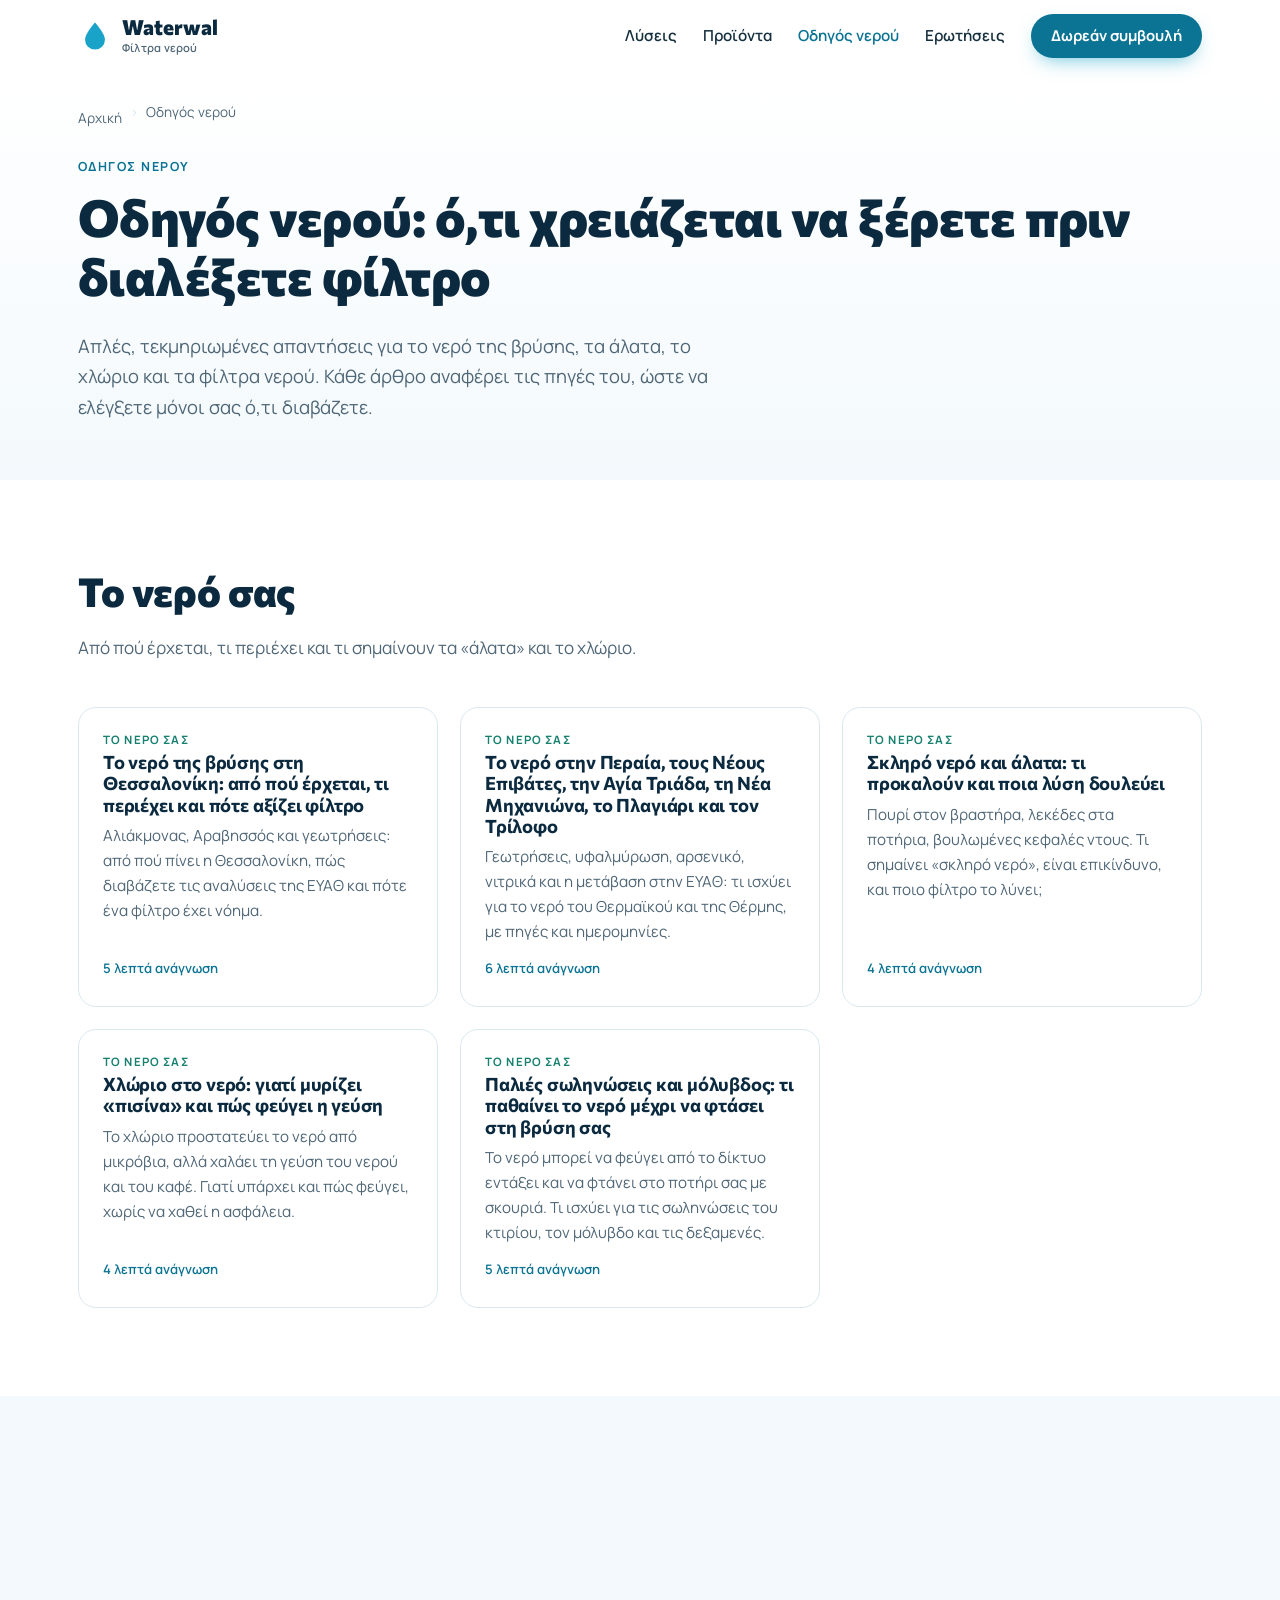
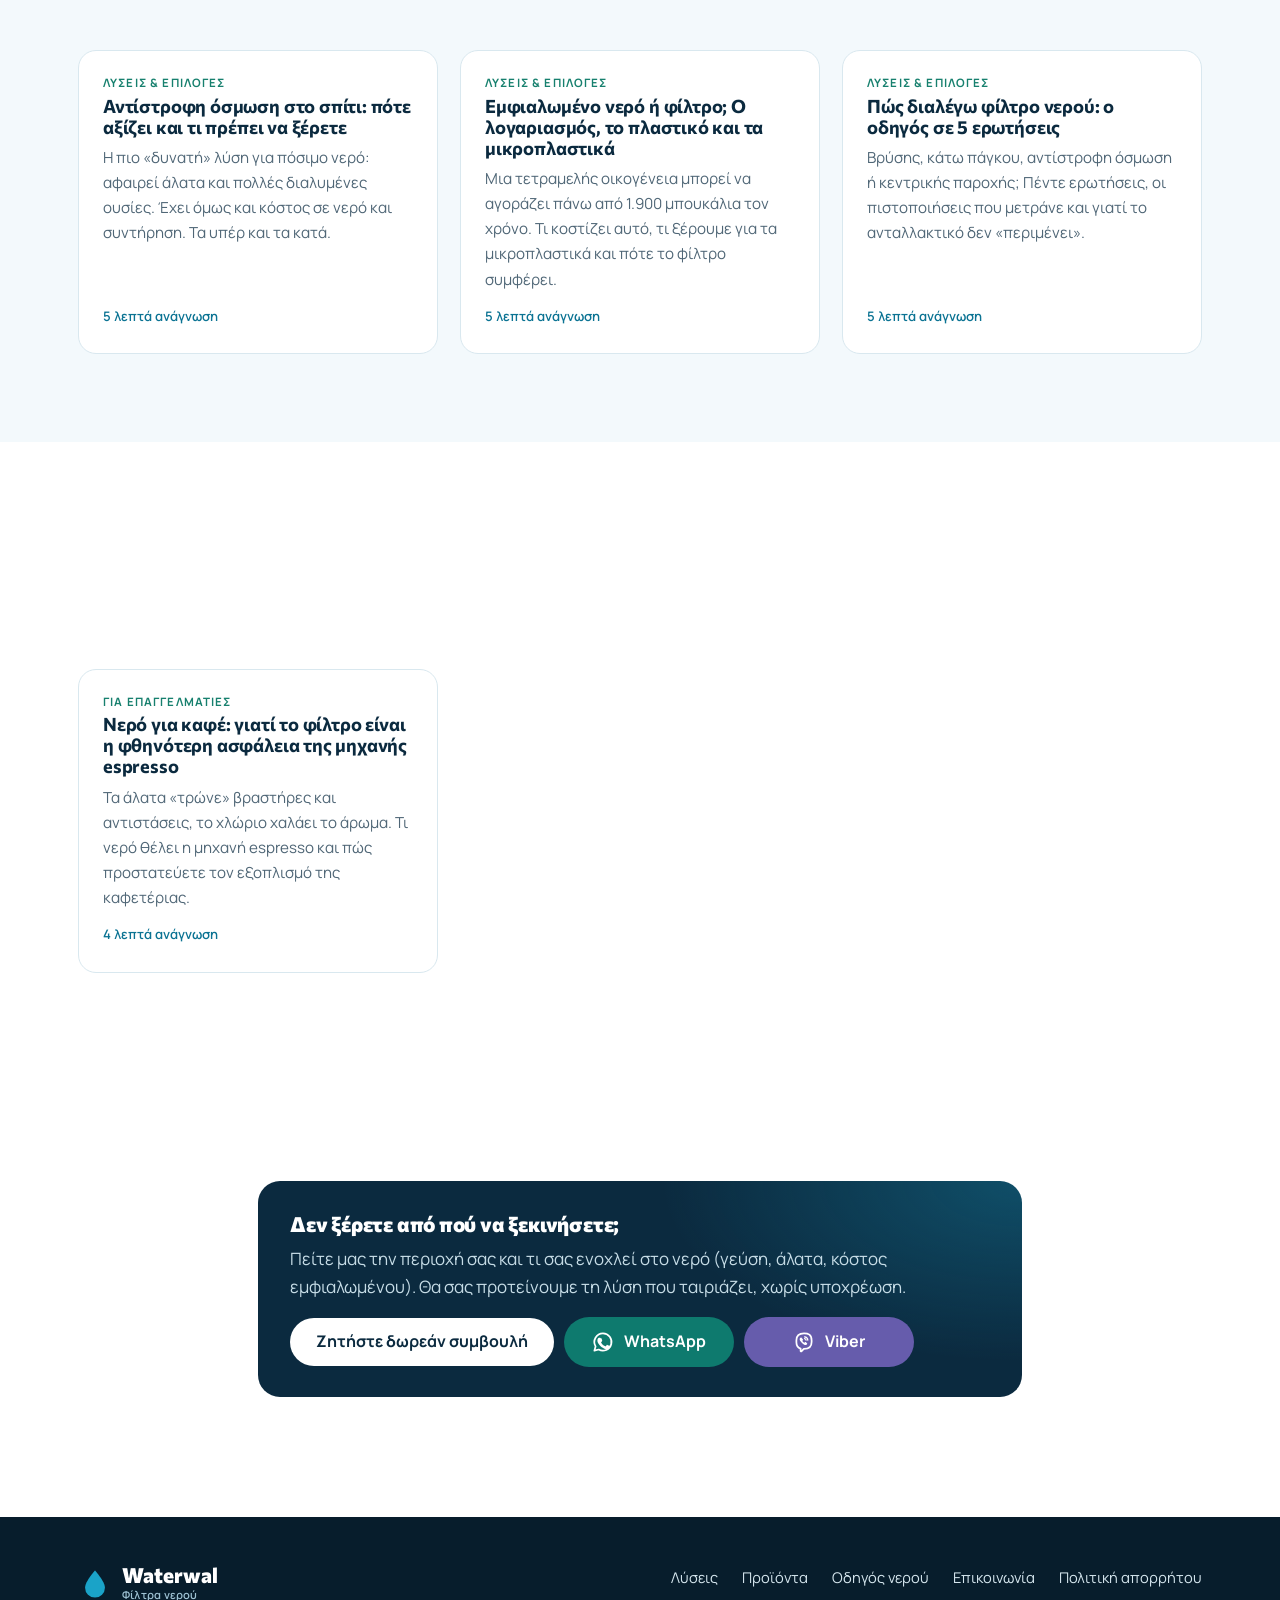
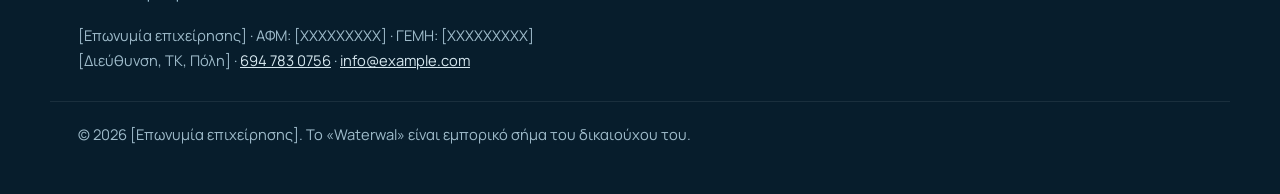
==== commit 2b99fbd7: "docs: remove AI-writing tells from site copy Light wording pass over the homepage and water guide ar" ====
--- a/odigos/index.html
+++ b/odigos/index.html
@@ -77,7 +77,7 @@
             "@type": "ListItem",
             "position": 3,
             "url": "https://www.example.gr/odigos/sklero-nero-alata.html",
-            "name": "Σκληρό νερό και άλατα: τι προκαλούν και ποια λύση πραγματικά δουλεύει"
+            "name": "Σκληρό νερό και άλατα: τι προκαλούν και ποια λύση δουλεύει"
           },
           {
             "@type": "ListItem",
@@ -216,7 +216,7 @@
       </article>
       <article class="guide-card">
         <span class="guide-tag">Το νερό σας</span>
-        <h3><a href="sklero-nero-alata.html">Σκληρό νερό και άλατα: τι προκαλούν και ποια λύση πραγματικά δουλεύει</a></h3>
+        <h3><a href="sklero-nero-alata.html">Σκληρό νερό και άλατα: τι προκαλούν και ποια λύση δουλεύει</a></h3>
         <p>Πουρί στον βραστήρα, λεκέδες στα ποτήρια, βουλωμένες κεφαλές ντους. Τι σημαίνει «σκληρό νερό», είναι επικίνδυνο, και ποιο φίλτρο το λύνει;</p>
         <p class="meta">4 λεπτά ανάγνωση</p>
       </article>
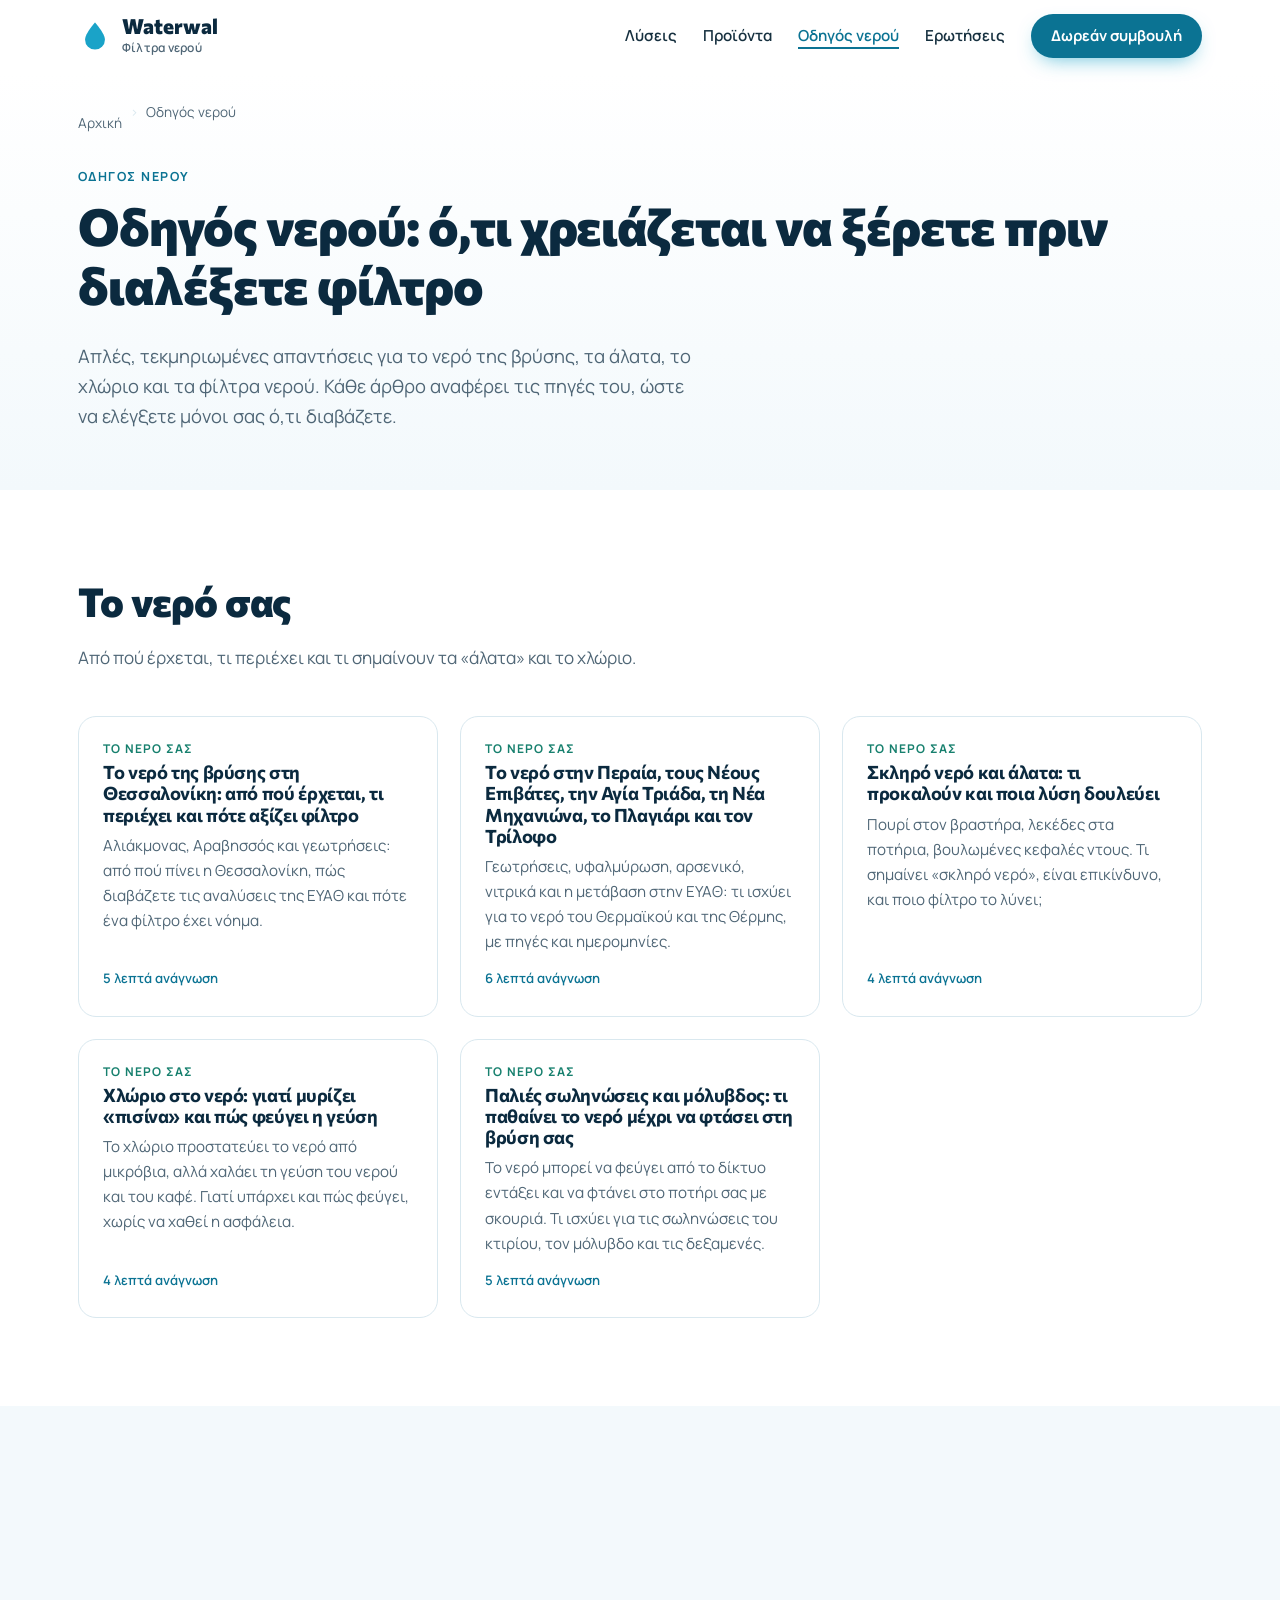
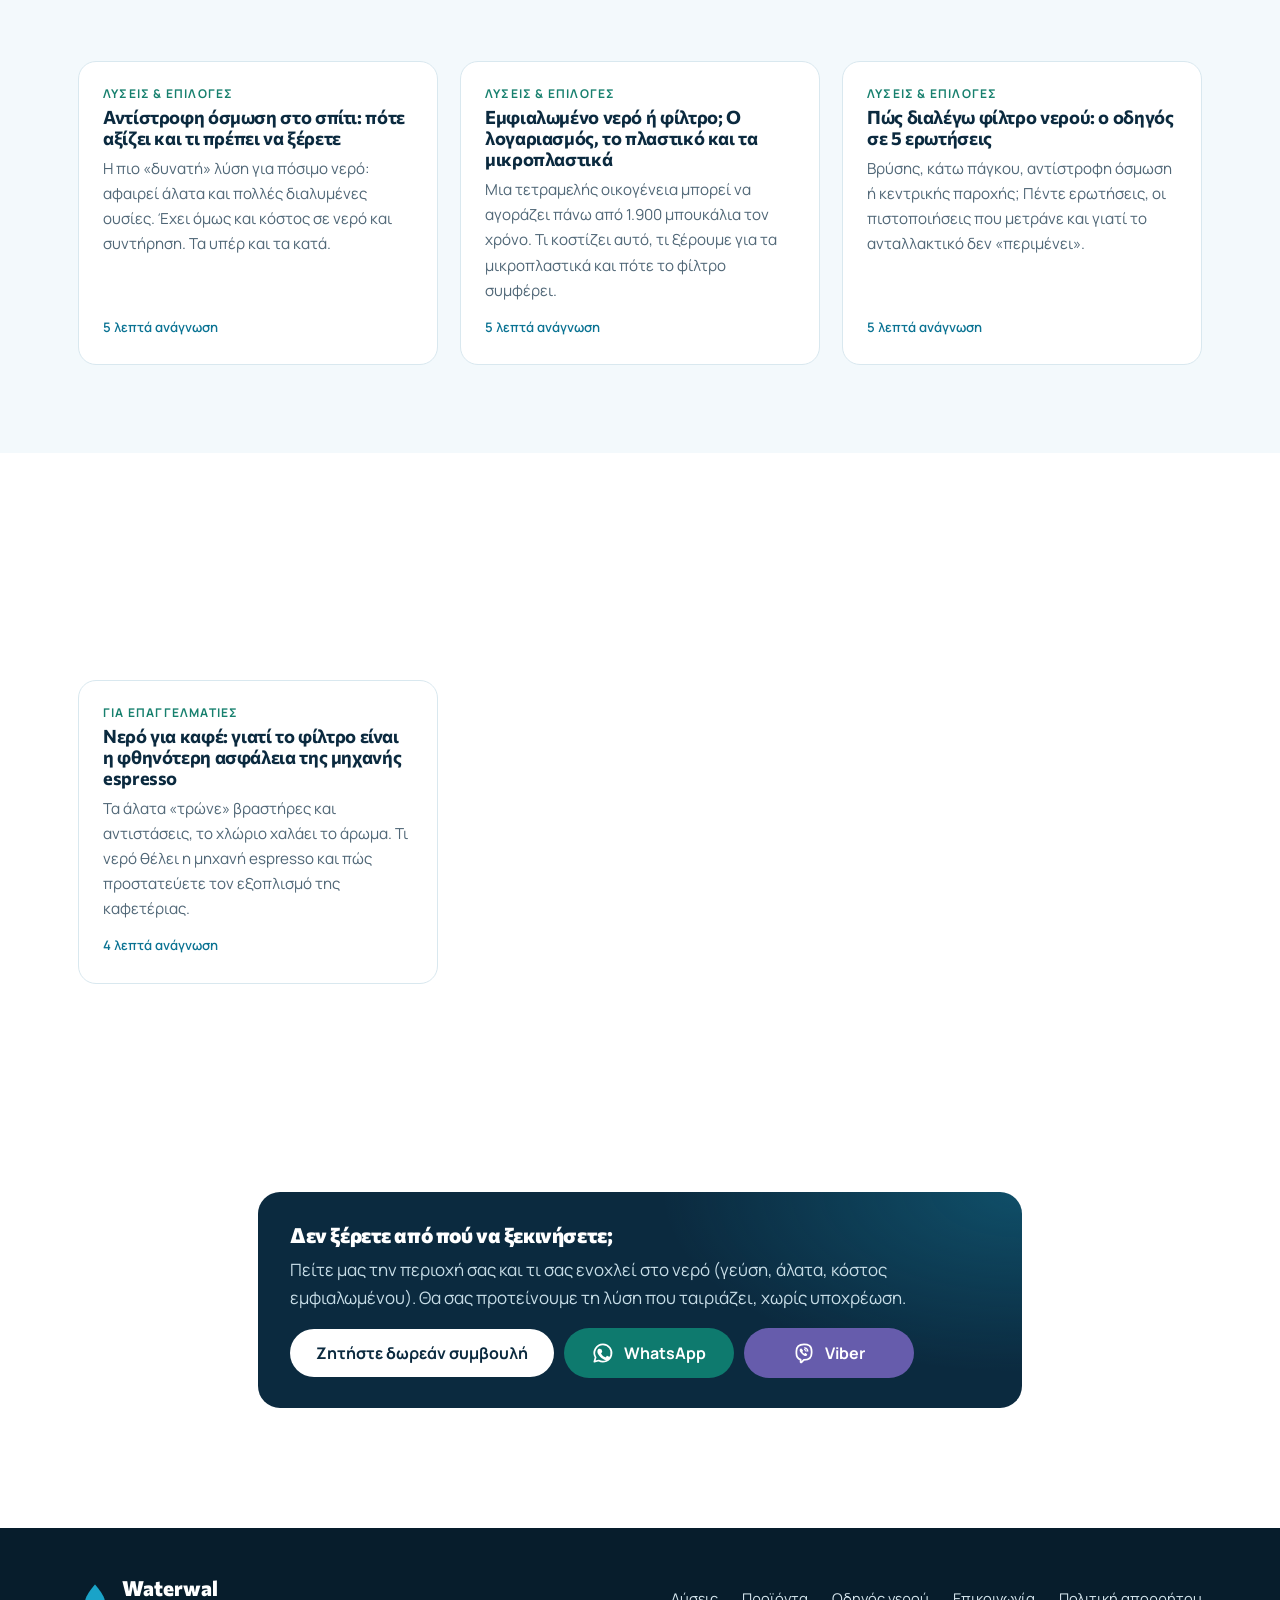
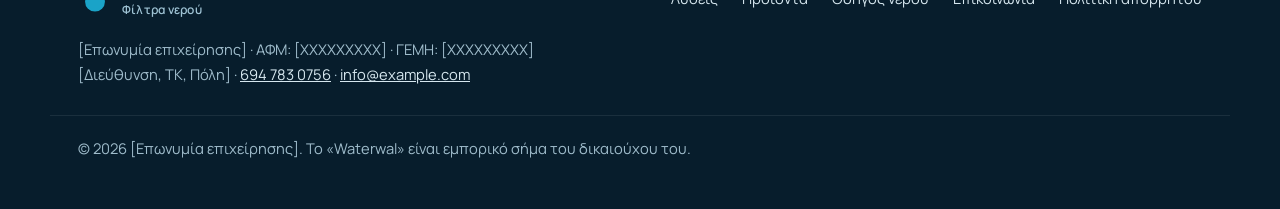
==== commit 8f9b2214: "feat: accessibility pass and security hardening Accessibility: - Form errors sit next to each field," ====
--- a/odigos/index.html
+++ b/odigos/index.html
@@ -3,7 +3,7 @@
 <head>
   <meta charset="utf-8">
   <meta name="viewport" content="width=device-width, initial-scale=1, viewport-fit=cover">
-  <meta http-equiv="Content-Security-Policy" content="default-src 'self'; script-src 'self'; style-src 'self'; img-src 'self' data:; font-src 'self'; connect-src 'self'; form-action 'self'; base-uri 'self'; object-src 'none'; upgrade-insecure-requests">
+  <meta http-equiv="Content-Security-Policy" content="default-src 'none'; script-src 'self'; style-src 'self'; img-src 'self' data:; font-src 'self'; manifest-src 'self'; connect-src 'none'; frame-src 'none'; form-action 'none'; base-uri 'none'; object-src 'none'; require-trusted-types-for 'script'; trusted-types 'none'; upgrade-insecure-requests">
   <meta name="referrer" content="strict-origin-when-cross-origin">
 
   <!-- TODO: αντικαταστήστε το https://www.example.gr/ με το πραγματικό σας domain (βλ. README) -->
@@ -30,6 +30,7 @@
   <meta name="twitter:title" content="Οδηγός νερού: άλατα, χλώριο, φίλτρα">
   <meta name="twitter:description" content="Το νερό της Θεσσαλονίκης, τα άλατα, το χλώριο, η αντίστροφη όσμωση και πώς διαλέγετε φίλτρο νερού για σπίτι ή καφέ. Άρθρα με πηγές.">
   <meta name="twitter:image" content="https://www.example.gr/assets/og/odigos.jpg">
+  <meta name="twitter:image:alt" content="Οδηγός νερού Waterwal: άλατα, χλώριο, φίλτρα και αντίστροφη όσμωση">
 
   <link rel="icon" href="../assets/favicon.svg" type="image/svg+xml">
   <link rel="icon" href="../assets/favicon-32.png" sizes="32x32" type="image/png">
@@ -290,7 +291,7 @@
   <div class="cta-actions">
     <a class="btn btn-light" href="../#contact">Ζητήστε δωρεάν συμβουλή</a>
     <div class="chat-buttons">
-      <a class="btn btn-chat btn-whatsapp" href="https://wa.me/306947830756?text=%CE%93%CE%B5%CE%B9%CE%B1%20%CF%83%CE%B1%CF%82%21%20%CE%94%CE%B9%CE%AC%CE%B2%CE%B1%CF%83%CE%B1%20%CF%84%CE%BF%CE%BD%20%CE%9F%CE%B4%CE%B7%CE%B3%CF%8C%20%CE%BD%CE%B5%CF%81%CE%BF%CF%8D%20%CE%BA%CE%B1%CE%B9%20%CE%B8%CE%B1%20%CE%AE%CE%B8%CE%B5%CE%BB%CE%B1%20%CE%BC%CE%B9%CE%B1%20%CF%83%CF%85%CE%BC%CE%B2%CE%BF%CF%85%CE%BB%CE%AE%20%CE%B3%CE%B9%CE%B1%20%CF%86%CE%AF%CE%BB%CF%84%CF%81%CE%BF%20%CE%BD%CE%B5%CF%81%CE%BF%CF%8D." target="_blank" rel="noopener noreferrer"><svg aria-hidden="true"><use href="#ic-whatsapp"/></svg>WhatsApp</a>
+      <a class="btn btn-chat btn-whatsapp" href="https://wa.me/306947830756?text=%CE%93%CE%B5%CE%B9%CE%B1%20%CF%83%CE%B1%CF%82%21%20%CE%94%CE%B9%CE%AC%CE%B2%CE%B1%CF%83%CE%B1%20%CF%84%CE%BF%CE%BD%20%CE%9F%CE%B4%CE%B7%CE%B3%CF%8C%20%CE%BD%CE%B5%CF%81%CE%BF%CF%8D%20%CE%BA%CE%B1%CE%B9%20%CE%B8%CE%B1%20%CE%AE%CE%B8%CE%B5%CE%BB%CE%B1%20%CE%BC%CE%B9%CE%B1%20%CF%83%CF%85%CE%BC%CE%B2%CE%BF%CF%85%CE%BB%CE%AE%20%CE%B3%CE%B9%CE%B1%20%CF%86%CE%AF%CE%BB%CF%84%CF%81%CE%BF%20%CE%BD%CE%B5%CF%81%CE%BF%CF%8D." target="_blank" rel="noopener noreferrer"><svg aria-hidden="true"><use href="#ic-whatsapp"/></svg>WhatsApp<span class="sr-only"> (ανοίγει σε νέα καρτέλα)</span></a>
       <a class="btn btn-chat btn-viber" href="viber://chat?number=%2B306947830756"><svg aria-hidden="true"><use href="#ic-viber"/></svg>Viber</a>
     </div>
   </div>
@@ -326,7 +327,7 @@
 <nav class="action-bar" aria-label="Γρήγορη επικοινωνία">
   <a class="action-call" href="tel:+306947830756"><svg aria-hidden="true"><use href="#ic-phone"/></svg><span>Κλήση</span></a>
   <a class="action-viber" href="viber://chat?number=%2B306947830756"><svg aria-hidden="true"><use href="#ic-viber"/></svg><span>Viber</span></a>
-  <a class="action-whatsapp" href="https://wa.me/306947830756?text=%CE%93%CE%B5%CE%B9%CE%B1%20%CF%83%CE%B1%CF%82%21%20%CE%94%CE%B9%CE%AC%CE%B2%CE%B1%CF%83%CE%B1%20%CF%84%CE%BF%CE%BD%20%CE%9F%CE%B4%CE%B7%CE%B3%CF%8C%20%CE%BD%CE%B5%CF%81%CE%BF%CF%8D%20%CE%BA%CE%B1%CE%B9%20%CE%B8%CE%B1%20%CE%AE%CE%B8%CE%B5%CE%BB%CE%B1%20%CE%BC%CE%B9%CE%B1%20%CF%83%CF%85%CE%BC%CE%B2%CE%BF%CF%85%CE%BB%CE%AE%20%CE%B3%CE%B9%CE%B1%20%CF%86%CE%AF%CE%BB%CF%84%CF%81%CE%BF%20%CE%BD%CE%B5%CF%81%CE%BF%CF%8D." target="_blank" rel="noopener noreferrer"><svg aria-hidden="true"><use href="#ic-whatsapp"/></svg><span>WhatsApp</span></a>
+  <a class="action-whatsapp" href="https://wa.me/306947830756?text=%CE%93%CE%B5%CE%B9%CE%B1%20%CF%83%CE%B1%CF%82%21%20%CE%94%CE%B9%CE%AC%CE%B2%CE%B1%CF%83%CE%B1%20%CF%84%CE%BF%CE%BD%20%CE%9F%CE%B4%CE%B7%CE%B3%CF%8C%20%CE%BD%CE%B5%CF%81%CE%BF%CF%8D%20%CE%BA%CE%B1%CE%B9%20%CE%B8%CE%B1%20%CE%AE%CE%B8%CE%B5%CE%BB%CE%B1%20%CE%BC%CE%B9%CE%B1%20%CF%83%CF%85%CE%BC%CE%B2%CE%BF%CF%85%CE%BB%CE%AE%20%CE%B3%CE%B9%CE%B1%20%CF%86%CE%AF%CE%BB%CF%84%CF%81%CE%BF%20%CE%BD%CE%B5%CF%81%CE%BF%CF%8D." target="_blank" rel="noopener noreferrer"><svg aria-hidden="true"><use href="#ic-whatsapp"/></svg><span>WhatsApp</span><span class="sr-only"> (ανοίγει σε νέα καρτέλα)</span></a>
 </nav>
 
 </body>
--- a/css/styles.css
+++ b/css/styles.css
@@ -39,6 +39,19 @@
   --line: #d9e8ef;
   --bg: #ffffff;
   --bg-tint: #f3f9fc;
+  /* Semantic tokens: components use these so both color schemes stay in sync */
+  --surface: #ffffff;
+  --surface-sub: #f7fbfd;
+  --heading: var(--navy);
+  --accent-text: var(--aqua-dark);
+  --solid: var(--navy);
+  --chip-line: #c4e9f4;
+  --success-text: var(--mint);
+  --danger-text: #c0392b;
+  --note-bg: #eef8f5;
+  --warn-bg: #fdf6e7;
+  --target-bg: #fff6d6;
+  --header-bg: rgba(255, 255, 255, .92);
   --radius: 18px;
   --radius-sm: 10px;
   --shadow: 0 10px 30px -12px rgba(11, 42, 63, .25);
@@ -47,6 +60,29 @@
   --font-body: "Manrope", system-ui, -apple-system, "Segoe UI", Roboto, sans-serif;
   --header-h: 64px;
   --gutter: 16px;
+}
+:root { color-scheme: light dark; }
+@media (prefers-color-scheme: dark) {
+  :root {
+    --bg: #08151f;
+    --bg-tint: #0c1d2a;
+    --surface: #0f2433;
+    --surface-sub: #12293a;
+    --ink: #d4e2ea;
+    --muted: #97adbb;
+    --line: #1f3a4d;
+    --heading: #eef5f9;
+    --accent-text: #6fd0ea;
+    --aqua-soft: #11364a;
+    --solid: #15405c;
+    --chip-line: #1d4a60;
+    --success-text: #4fd1b5;
+    --danger-text: #ff8f80;
+    --note-bg: #0e2c2a;
+    --warn-bg: #2b2213;
+    --target-bg: #3a3214;
+    --header-bg: rgba(8, 21, 31, .9);
+  }
 }
 @media (min-width: 600px) { :root { --gutter: 28px; } }
 @media (min-width: 900px) { :root { --header-h: 72px; } }
@@ -66,8 +102,8 @@
 }
 @media (min-width: 900px) { body { font-size: 17px; } }
 img, svg { display: block; max-width: 100%; }
-a { color: var(--aqua-dark); }
-h1, h2, h3 { font-family: var(--font-head); line-height: 1.15; color: var(--navy); margin: 0 0 .5em; letter-spacing: -.01em; overflow-wrap: break-word; }
+a { color: var(--accent-text); }
+h1, h2, h3 { font-family: var(--font-head); line-height: 1.15; color: var(--heading); margin: 0 0 .5em; letter-spacing: -.02em; overflow-wrap: break-word; }
 h1 { font-size: clamp(2rem, 7.5vw, 3.6rem); font-weight: 800; }
 h2 { font-size: clamp(1.6rem, 5vw, 2.5rem); font-weight: 800; }
 h3 { font-size: 1.15rem; font-weight: 700; }
@@ -75,12 +111,14 @@
 address { font-style: normal; }
 
 .sprite { position: absolute; width: 0; height: 0; overflow: hidden; }
+.scroll-sentinel { position: absolute; top: 0; left: 0; width: 1px; height: 8px; pointer-events: none; }
 .container { width: 100%; max-width: 1180px; margin: 0 auto; padding: 0 var(--gutter); }
 .narrow { max-width: 820px; }
 .sr-only { position: absolute; width: 1px; height: 1px; overflow: hidden; clip: rect(0 0 0 0); white-space: nowrap; }
 .skip-link { position: absolute; left: -999px; top: 8px; background: var(--navy); color: #fff; padding: 8px 14px; border-radius: 8px; z-index: 100; }
 .skip-link:focus { left: 8px; }
 :focus-visible { outline: 3px solid var(--aqua); outline-offset: 3px; }
+a, button, summary, label, input, select, textarea { touch-action: manipulation; }
 
 @media (prefers-reduced-motion: reduce) {
   html { scroll-behavior: auto; }
@@ -97,11 +135,12 @@
   transition: transform .15s ease, background-color .2s, box-shadow .2s, color .2s, border-color .2s;
 }
 .btn:hover { transform: translateY(-1px); }
+.btn:active { transform: translateY(0) scale(.98); }
 .btn-primary { background: var(--aqua-dark); color: #fff; box-shadow: 0 8px 20px -8px rgba(26, 163, 200, .7); }
 .btn-primary:hover { background: var(--navy-2); }
-.btn-ghost { background: transparent; color: var(--navy); border-color: var(--line); }
-.btn-ghost:hover { border-color: var(--navy); }
-.btn-outline { background: #fff; color: var(--aqua-dark); border-color: var(--aqua); }
+.btn-ghost { background: transparent; color: var(--heading); border-color: var(--line); }
+.btn-ghost:hover { border-color: var(--heading); }
+.btn-outline { background: var(--surface); color: var(--accent-text); border-color: var(--aqua); }
 .btn-outline:hover { background: var(--aqua-dark); border-color: var(--aqua-dark); color: #fff; }
 .btn-light { background: #fff; color: var(--navy); }
 .btn-light:hover { background: var(--aqua-soft); }
@@ -110,14 +149,14 @@
 
 .eyebrow {
   display: inline-block; font: 700 .78rem/1.3 var(--font-body); letter-spacing: .12em; text-transform: uppercase;
-  color: var(--aqua-dark); margin-bottom: 12px;
+  color: var(--accent-text); margin-bottom: 12px;
 }
 .eyebrow-light { color: #7fd6ec; }
 
 /* ---------- Header ---------- */
 .site-header {
   position: sticky; top: 0; z-index: 50;
-  background: rgba(255, 255, 255, .92);
+  background: var(--header-bg);
   -webkit-backdrop-filter: saturate(1.6) blur(12px);
   backdrop-filter: saturate(1.6) blur(12px);
   border-bottom: 1px solid transparent;
@@ -126,23 +165,23 @@
 .site-header.is-scrolled { border-bottom-color: var(--line); box-shadow: 0 4px 20px -12px rgba(11, 42, 63, .2); }
 .header-inner { position: relative; display: flex; align-items: center; justify-content: space-between; height: var(--header-h); }
 
-.logo { display: inline-flex; align-items: center; gap: 10px; text-decoration: none; color: var(--navy); }
+.logo { display: inline-flex; align-items: center; gap: 10px; min-height: 44px; text-decoration: none; color: var(--heading); }
 .logo-mark { width: 30px; height: 30px; color: var(--aqua); flex: none; }
 .logo-text { font: 800 1.2rem/1 var(--font-head); display: flex; flex-direction: column; }
-.logo-text small { font: 600 .7rem/1.3 var(--font-body); color: var(--muted); letter-spacing: .02em; margin-top: 3px; }
+.logo-text small { font: 600 .75rem/1.3 var(--font-body); color: var(--muted); letter-spacing: .02em; margin-top: 3px; }
 .logo-light { color: #fff; }
 .logo-light .logo-text small { color: #9fc3d4; }
 
 /* Mobile nav (default) */
 .nav-toggle { display: block; background: none; border: 0; padding: 10px; margin-right: -10px; cursor: pointer; min-width: 44px; min-height: 44px; }
-.nav-toggle .bar { display: block; width: 24px; height: 2.5px; background: var(--navy); border-radius: 2px; margin: 5px 0; transition: transform .25s, opacity .2s; }
+.nav-toggle .bar { display: block; width: 24px; height: 2.5px; background: var(--heading); border-radius: 2px; margin: 5px 0; transition: transform .25s, opacity .2s; }
 .nav-toggle[aria-expanded="true"] .bar:nth-child(2) { transform: translateY(7.5px) rotate(45deg); }
 .nav-toggle[aria-expanded="true"] .bar:nth-child(3) { opacity: 0; }
 .nav-toggle[aria-expanded="true"] .bar:nth-child(4) { transform: translateY(-7.5px) rotate(-45deg); }
 .site-nav {
-  position: absolute; top: var(--header-h); left: calc(-1 * var(--gutter)); right: calc(-1 * var(--gutter));
+  position: absolute; top: var(--header-h); left: 0; right: 0;
   display: none; flex-direction: column; align-items: stretch;
-  background: #fff; border-bottom: 1px solid var(--line); box-shadow: var(--shadow);
+  background: var(--surface); border-bottom: 1px solid var(--line); box-shadow: var(--shadow);
   padding: 8px var(--gutter) 20px;
 }
 .site-nav.is-open { display: flex; }
@@ -159,9 +198,9 @@
   }
   .site-nav { gap: 16px; }
   .site-nav a { white-space: nowrap; }
-  .site-nav a:not(.btn) { padding: 0; border: 0; font-size: .9rem; }
-  .site-nav a:not(.btn):hover { color: var(--aqua-dark); }
-  .site-nav a[aria-current="page"] { color: var(--aqua-dark); }
+  .site-nav a:not(.btn) { padding: 10px 0; border: 0; font-size: .9rem; }
+  .site-nav a:not(.btn):hover { color: var(--accent-text); }
+  .site-nav a[aria-current] { color: var(--accent-text); text-decoration: underline; text-decoration-thickness: 2px; text-underline-offset: 6px; }
   .site-nav .btn { margin-top: 0; }
 }
 @media (min-width: 1100px) {
@@ -172,57 +211,43 @@
 /* ---------- Hero ---------- */
 .hero {
   position: relative; overflow: hidden;
-  padding: 32px 0 48px;
+  padding: 32px 0 40px;
   background:
     radial-gradient(900px 500px at 85% 10%, rgba(26, 163, 200, .16), transparent 60%),
     radial-gradient(700px 400px at 0% 100%, rgba(43, 179, 155, .10), transparent 60%),
-    linear-gradient(180deg, #fff 0%, var(--bg-tint) 100%);
+    linear-gradient(180deg, var(--bg) 0%, var(--bg-tint) 100%);
 }
 .hero-grid { display: grid; grid-template-columns: 1fr; gap: 16px; align-items: center; }
-.hero h1 .accent { display: block; color: var(--aqua-dark); }
-.lead { font-size: 1.05rem; color: var(--muted); max-width: 36em; }
-.hero-ctas { display: flex; flex-direction: column; gap: 12px; margin: 24px 0; }
-.hero-points { list-style: none; padding: 0; margin: 0; display: grid; gap: 10px; }
-.hero-points li { display: flex; align-items: center; gap: 10px; font-weight: 600; font-size: .95rem; }
+.hero h1 { max-width: 15em; }
+.hero h1 .accent { color: var(--accent-text); }
+.lead { font-size: 1.05rem; color: var(--muted); max-width: 34em; }
+.hero-ctas { display: flex; flex-direction: column; gap: 12px; margin: 24px 0 0; }
+
+/* Static illustration: no perpetual motion on a trust-first page */
+.hero-visual { position: relative; height: 240px; display: grid; place-items: center; }
+.glass { width: 140px; height: auto; overflow: visible; filter: drop-shadow(0 24px 40px rgba(11, 42, 63, .22)); }
+.bubble { fill: rgba(255, 255, 255, .7); }
+@media (prefers-color-scheme: dark) { .glass .glass-body { fill-opacity: .08; } }
+
+/* Key facts, directly under the hero */
+.hero-strip { border-top: 1px solid var(--line); border-bottom: 1px solid var(--line); background: var(--bg); }
+.hero-points { list-style: none; padding: 18px 0; margin: 0; display: grid; gap: 12px; }
+.hero-points li { display: flex; align-items: center; gap: 10px; font-weight: 600; font-size: .95rem; color: var(--heading); }
 .hero-points svg { width: 22px; height: 22px; flex: none; color: #fff; background: var(--mint); border-radius: 50%; padding: 3px; }
-
-.hero-visual { position: relative; height: 280px; display: grid; place-items: center; }
-.glass { width: 150px; height: auto; overflow: visible; filter: drop-shadow(0 24px 40px rgba(11, 42, 63, .22)); }
-.glass .wave { animation: wave 3.5s linear infinite; }
-@keyframes wave { to { transform: translateX(-60px); } }
-.bubble { fill: rgba(255, 255, 255, .8); transform-box: fill-box; animation: rise 5s ease-in infinite; opacity: 0; }
-.b2 { animation-delay: 1.6s; }
-.b3 { animation-delay: 3.1s; }
-@keyframes rise { 0% { transform: translateY(0); opacity: 0; } 15% { opacity: 1; } 90% { opacity: .8; } 100% { transform: translateY(-160px); opacity: 0; } }
-
-.hero-card {
-  position: absolute; display: flex; align-items: center; gap: 10px;
-  background: #fff; border-radius: 14px; padding: 10px 12px; box-shadow: var(--shadow);
-  font-size: .8rem; line-height: 1.3; max-width: 62%;
-}
-.hero-card svg { width: 32px; height: 32px; padding: 7px; border-radius: 10px; color: var(--aqua-dark); background: var(--aqua-soft); flex: none; }
-.hero-card strong { display: block; color: var(--navy); }
-.hero-card span { color: var(--muted); }
-.hc-1 { top: 16px; left: 0; animation: float 6s ease-in-out infinite; }
-.hc-2 { bottom: 16px; right: 0; animation: float 6s ease-in-out 3s infinite; }
-.hc-2 svg { color: var(--mint); background: #e2f6f1; }
-@keyframes float { 50% { transform: translateY(-8px); } }
 
 @media (min-width: 600px) {
   .hero-ctas { flex-direction: row; flex-wrap: wrap; }
-  .hero-visual { height: 340px; }
-  .glass { width: 180px; }
-  .hero-card { padding: 14px 18px; font-size: .9rem; max-width: none; }
-  .hero-card svg { width: 36px; height: 36px; padding: 8px; }
-}
-@media (min-width: 900px) {
-  .hero { padding: 56px 0 80px; }
-  .hero-grid { grid-template-columns: 1.1fr .9fr; gap: 48px; }
+  .hero-visual { height: 300px; }
+  .glass { width: 170px; }
+}
+@media (min-width: 900px) {
+  .hero { padding: 64px 0 72px; }
+  .hero h1 { font-size: clamp(2.6rem, 3.6vw, 3.3rem); }
+  .hero-grid { grid-template-columns: 1.5fr .5fr; gap: 40px; }
   .lead { font-size: 1.15rem; }
-  .hero-visual { height: 460px; }
-  .glass { width: 220px; }
-  .hc-1 { top: 60px; }
-  .hc-2 { bottom: 70px; }
+  .hero-visual { height: 380px; }
+  .glass { width: 200px; }
+  .hero-points { grid-template-columns: repeat(3, auto); justify-content: space-between; padding: 22px 0; }
 }
 
 /* ---------- Sections ---------- */
@@ -230,7 +255,7 @@
 .section-tint { background: var(--bg-tint); }
 .section-head { max-width: 760px; margin-bottom: 28px; }
 .section-sub { color: var(--muted); font-size: 1.02rem; }
-.footnote { color: var(--muted); font-size: .86rem; margin-top: 20px; }
+.footnote { color: var(--muted); font-size: .86rem; margin-top: 20px; max-width: 75ch; }
 @media (min-width: 900px) {
   .section { padding: 88px 0; }
   .section-head { margin-bottom: 44px; }
@@ -238,18 +263,13 @@
 }
 
 /* ---------- Solutions ---------- */
-.solutions-grid { display: grid; grid-template-columns: 1fr; gap: 16px; }
-.solution {
-  display: flex; flex-direction: column;
-  padding: 24px 20px; border: 1px solid var(--line); border-radius: var(--radius); background: #fff;
-  transition: transform .2s, box-shadow .2s, border-color .2s;
-}
-.solution:hover { transform: translateY(-4px); box-shadow: var(--shadow); border-color: transparent; }
-.solution-icon { width: 56px; height: 56px; display: grid; place-items: center; border-radius: 16px; background: var(--aqua-soft); color: var(--navy); margin-bottom: 16px; }
+.solutions-grid { display: grid; grid-template-columns: 1fr; gap: 0; border-top: 1px solid var(--line); }
+.solution { display: flex; flex-direction: column; padding: 28px 0; border-bottom: 1px solid var(--line); }
+.solution-icon { width: 52px; height: 52px; display: grid; place-items: center; border-radius: 16px; background: var(--aqua-soft); color: var(--heading); margin-bottom: 16px; }
 .solution-icon svg { width: 34px; height: 34px; }
 .solution-need { color: var(--muted); font-size: .95rem; }
 .solution-need strong { color: var(--ink); }
-.solution-label { font: 700 .75rem/1 var(--font-body); letter-spacing: .1em; text-transform: uppercase; color: var(--aqua-dark); margin: 4px 0 10px; }
+.solution-label { font: 700 .92rem/1.3 var(--font-body); color: var(--heading); margin: 4px 0 10px; }
 .solution-list { list-style: none; padding: 0; margin: 0 0 20px; display: grid; gap: 8px; font-size: .94rem; }
 .solution-list li { position: relative; padding-left: 26px; }
 .solution-list li::before {
@@ -259,8 +279,16 @@
 .solution-link { margin-top: auto; font-weight: 700; text-decoration: none; padding: 10px 0 0; min-height: 44px; display: inline-flex; align-items: center; }
 .solution-link:hover { text-decoration: underline; }
 .solution-other { margin: 24px 0 0; color: var(--muted); }
-@media (min-width: 600px) { .solutions-grid { grid-template-columns: repeat(2, 1fr); gap: 22px; } .solution { padding: 28px 24px; } }
-@media (min-width: 1100px) { .solutions-grid { grid-template-columns: repeat(4, 1fr); } }
+@media (min-width: 600px) {
+  .solutions-grid { grid-template-columns: repeat(2, 1fr); column-gap: 40px; }
+}
+@media (min-width: 1100px) {
+  .solutions-grid { grid-template-columns: repeat(4, 1fr); column-gap: 0; border-bottom: 1px solid var(--line); }
+  .solution { padding: 32px 28px; border-bottom: 0; }
+  .solution + .solution { border-left: 1px solid var(--line); }
+  .solution:first-child { padding-left: 0; }
+  .solution:last-child { padding-right: 0; }
+}
 
 /* ---------- Products ---------- */
 .filter-tabs {
@@ -271,32 +299,32 @@
 .tab {
   flex: none; min-height: 44px;
   font: 600 .93rem/1 var(--font-body); padding: 10px 18px; border-radius: 999px; cursor: pointer;
-  border: 1.5px solid var(--line); background: #fff; color: var(--ink); transition: all .2s;
+  border: 1.5px solid var(--line); background: var(--surface); color: var(--ink); transition: background-color .2s, border-color .2s, color .2s;
 }
 .tab:hover { border-color: var(--aqua); }
-.tab.is-active { background: var(--navy); border-color: var(--navy); color: #fff; }
+.tab.is-active { background: var(--solid); border-color: var(--solid); color: #fff; }
 
 .products-grid { display: grid; grid-template-columns: 1fr; gap: 18px; }
 .product {
   position: relative; display: flex; flex-direction: column;
-  background: #fff; border: 1px solid var(--line); border-radius: var(--radius); overflow: hidden;
+  background: var(--surface); border: 1px solid var(--line); border-radius: var(--radius); overflow: hidden;
   transition: transform .2s, box-shadow .2s;
 }
 .product:hover { transform: translateY(-4px); box-shadow: var(--shadow-lg); }
 .product[hidden] { display: none; }
 .product-featured { border: 2px solid var(--aqua); }
 .badge {
-  position: absolute; top: 14px; right: 14px; z-index: 1;
+  align-self: flex-start; margin-bottom: 10px;
   background: var(--mint); color: #fff; font: 700 .75rem/1 var(--font-body); padding: 7px 12px; border-radius: 999px;
 }
 .product-art {
   display: grid; place-items: center; height: 160px;
-  background: radial-gradient(circle at 50% 60%, #fff 0%, var(--aqua-soft) 70%);
-  color: var(--navy);
+  background: radial-gradient(circle at 50% 60%, var(--surface) 0%, var(--aqua-soft) 70%);
+  color: var(--heading);
 }
 .product-art svg { width: 110px; height: 110px; }
 .product-body { display: flex; flex-direction: column; flex: 1; padding: 20px; }
-.product-tag { font-size: .76rem; font-weight: 700; color: var(--aqua-dark); text-transform: uppercase; letter-spacing: .06em; margin-bottom: 8px; }
+.product-tag { font-size: .85rem; font-weight: 700; color: var(--accent-text); margin-bottom: 6px; }
 .product-body > p:not(.product-tag) { color: var(--muted); font-size: .95rem; }
 .product-feats { list-style: none; padding: 0; margin: 0 0 20px; display: grid; gap: 6px; font-size: .93rem; }
 .product-feats li { position: relative; padding-left: 22px; }
@@ -325,10 +353,10 @@
 .removes-grid { display: grid; grid-template-columns: 1fr; gap: 24px; align-items: center; }
 .chips { list-style: none; padding: 0; margin: 0; display: flex; flex-wrap: wrap; gap: 8px; }
 .chips li {
-  padding: 8px 14px; border-radius: 999px; background: var(--aqua-soft); color: var(--navy);
-  font-weight: 600; font-size: .9rem; border: 1px solid #c4e9f4;
-}
-.chips .chip-ro { background: var(--navy); color: #fff; border-color: var(--navy); }
+  padding: 8px 14px; border-radius: 999px; background: var(--aqua-soft); color: var(--heading);
+  font-weight: 600; font-size: .9rem; border: 1px solid var(--chip-line);
+}
+.chips .chip-ro { background: var(--solid); color: #fff; border-color: var(--solid); }
 .chips .chip-ro em { font-style: normal; font-weight: 500; color: #9fd9ea; }
 @media (min-width: 900px) {
   .removes-grid { grid-template-columns: .9fr 1.1fr; gap: 56px; }
@@ -338,15 +366,16 @@
 
 /* ---------- Compare (scrolls horizontally on small screens) ---------- */
 .table-wrap {
-  overflow-x: auto; border-radius: var(--radius); border: 1px solid var(--line); background: #fff;
+  position: relative; /* contains .sr-only text in cells, so it scrolls with the table instead of widening the page */
+  overflow-x: auto; border-radius: var(--radius); border: 1px solid var(--line); background: var(--surface);
   -webkit-overflow-scrolling: touch; overscroll-behavior-x: contain;
 }
 .compare { width: 100%; border-collapse: collapse; min-width: 640px; font-size: .9rem; }
 .compare th, .compare td { padding: 14px; text-align: center; border-bottom: 1px solid var(--line); }
-.compare thead th { background: var(--navy); color: #fff; font-family: var(--font-head); font-weight: 700; }
-.compare tbody th { position: sticky; left: 0; z-index: 1; text-align: left; font-weight: 700; color: var(--navy); background: #f7fbfd; min-width: 150px; }
+.compare thead th { background: var(--solid); color: #fff; font-family: var(--font-head); font-weight: 700; }
+.compare tbody th { position: sticky; left: 0; z-index: 1; text-align: left; font-weight: 700; color: var(--heading); background: var(--surface-sub); min-width: 150px; }
 .compare tbody tr:last-child > * { border-bottom: 0; }
-.compare .yes { color: var(--mint); font-weight: 800; font-size: 1.15rem; }
+.compare .yes { color: var(--success-text); font-weight: 800; font-size: 1.15rem; }
 .compare .no { color: var(--muted); }
 .compare .partial { color: var(--muted); font-size: .86rem; }
 @media (min-width: 900px) { .compare { font-size: .95rem; } .compare th, .compare td { padding: 16px 18px; } }
@@ -354,21 +383,21 @@
 /* ---------- Savings ---------- */
 .savings-grid { display: grid; grid-template-columns: 1fr; gap: 28px; align-items: center; }
 .calc { display: grid; grid-template-columns: 1fr; gap: 14px; margin-top: 8px; align-items: end; }
-.calc label, .contact-form label { display: flex; flex-direction: column; gap: 6px; font-weight: 600; font-size: .9rem; color: var(--navy); }
+.calc label, .contact-form label { display: flex; flex-direction: column; gap: 6px; font-weight: 600; font-size: .9rem; color: var(--heading); }
 input, select, textarea {
   font: 500 16px/1.4 var(--font-body); /* 16px: αποτρέπει το auto-zoom στο iOS */
   color: var(--ink); min-height: 48px;
-  padding: 12px 14px; border: 1.5px solid var(--line); border-radius: var(--radius-sm); background: #fff;
+  padding: 12px 14px; border: 1.5px solid var(--line); border-radius: var(--radius-sm); background: var(--surface);
   width: 100%; transition: border-color .2s, box-shadow .2s;
 }
 input:focus, select:focus, textarea:focus { outline: none; border-color: var(--aqua); box-shadow: 0 0 0 4px rgba(26, 163, 200, .18); }
 .calc-result {
-  background: linear-gradient(160deg, var(--navy) 0%, var(--navy-2) 100%); color: #fff;
+  background: linear-gradient(160deg, var(--solid) 0%, var(--navy-2) 100%); color: #fff;
   border-radius: 22px; padding: 24px 20px; box-shadow: var(--shadow-lg);
   display: grid; gap: 4px;
 }
 .calc-row { display: flex; justify-content: space-between; align-items: baseline; gap: 16px; padding: 12px 0; border-bottom: 1px solid rgba(255, 255, 255, .12); color: #c7dde7; font-size: .95rem; }
-.calc-row strong { color: #fff; font: 700 1.15rem/1 var(--font-head); white-space: nowrap; }
+.calc-row strong { color: #fff; font: 700 1.15rem/1 var(--font-head); white-space: nowrap; font-variant-numeric: tabular-nums; }
 .calc-total { border-bottom: 0; padding: 18px 0 10px; }
 .calc-total span { color: #fff; font-weight: 700; }
 .calc-total strong { font-size: 2rem; color: #7fe3cf; }
@@ -382,35 +411,34 @@
 
 /* ---------- Steps ---------- */
 .steps { list-style: none; padding: 0; margin: 0; display: grid; grid-template-columns: 1fr; gap: 16px; }
-.steps li { position: relative; background: #fff; border-radius: var(--radius); padding: 24px 20px; border: 1px solid var(--line); }
+.steps li { position: relative; padding: 22px 0 0; border-top: 2px solid var(--line); }
 .steps p { color: var(--muted); margin: 0; font-size: .96rem; }
 .step-num {
-  display: grid; place-items: center; width: 44px; height: 44px; border-radius: 14px; margin-bottom: 16px;
-  background: var(--aqua-dark); color: #fff; font: 800 1.2rem/1 var(--font-head);
-}
-@media (min-width: 800px) { .steps { grid-template-columns: repeat(3, 1fr); gap: 24px; } .steps li { padding: 30px 26px; } }
+  display: block; margin: 0 0 10px; color: var(--accent-text); font: 800 2.4rem/1 var(--font-head); letter-spacing: -.03em;
+}
+.steps li::before { content: ""; position: absolute; top: -2px; left: 0; width: 56px; height: 2px; background: var(--aqua-dark); }
+@media (min-width: 800px) { .steps { grid-template-columns: repeat(3, 1fr); gap: 40px; } .steps li { padding-top: 28px; } }
 
 /* ---------- FAQ ---------- */
-.faq { display: grid; gap: 10px; }
-.faq details { border: 1px solid var(--line); border-radius: 14px; background: #fff; transition: box-shadow .2s; }
-.faq details[open] { box-shadow: var(--shadow); border-color: transparent; }
+.faq { display: grid; border-top: 1px solid var(--line); }
+.faq details { border-bottom: 1px solid var(--line); }
 .faq summary {
-  list-style: none; cursor: pointer; padding: 16px 52px 16px 18px; position: relative; min-height: 44px;
-  font: 700 1rem/1.4 var(--font-head); color: var(--navy);
+  list-style: none; cursor: pointer; padding: 18px 48px 18px 0; position: relative; min-height: 44px;
+  font: 700 1rem/1.4 var(--font-head); color: var(--heading);
 }
 .faq summary::-webkit-details-marker { display: none; }
 .faq summary::after {
-  content: "+"; position: absolute; right: 16px; top: 50%; transform: translateY(-50%);
+  content: "+"; position: absolute; right: 0; top: 50%; transform: translateY(-50%);
   width: 28px; height: 28px; border-radius: 50%; display: grid; place-items: center;
-  background: var(--aqua-soft); color: var(--aqua-dark); font: 700 1.2rem/1 var(--font-body);
+  background: var(--aqua-soft); color: var(--accent-text); font: 700 1.2rem/1 var(--font-body);
 }
 .faq details[open] summary::after { content: "−"; }
-.faq summary:focus-visible { outline-offset: -3px; border-radius: 14px; }
-.faq details p { padding: 0 18px 18px; margin: 0; color: var(--muted); }
-@media (min-width: 900px) {
-  .faq { gap: 12px; }
-  .faq summary { padding: 20px 56px 20px 22px; font-size: 1.05rem; }
-  .faq details p { padding: 0 22px 20px; }
+.faq summary:hover { color: var(--accent-text); }
+.faq summary:focus-visible { outline-offset: 2px; border-radius: 6px; }
+.faq details p { padding: 0 48px 20px 0; margin: 0; color: var(--muted); }
+@media (min-width: 900px) {
+  .faq summary { padding: 22px 56px 22px 0; font-size: 1.05rem; }
+  .faq details p { padding: 0 56px 24px 0; }
 }
 
 /* ---------- About ---------- */
@@ -431,15 +459,20 @@
 .contact-list a { color: #fff; text-decoration: none; font-size: 1.1rem; min-height: 44px; display: inline-flex; align-items: center; }
 .contact-list a:hover { text-decoration: underline; }
 
-.contact-form { background: #fff; border-radius: 20px; padding: 22px 16px; display: grid; gap: 14px; box-shadow: var(--shadow-lg); }
+.contact-form { background: var(--surface); border-radius: 20px; padding: 22px 16px; display: grid; gap: 14px; box-shadow: var(--shadow-lg); }
 .field-row { display: grid; grid-template-columns: 1fr; gap: 14px; }
 textarea { resize: vertical; min-height: 110px; }
 .contact-form .consent { flex-direction: row; align-items: flex-start; gap: 10px; font-weight: 500; font-size: .85rem; color: var(--muted); }
 .consent input { width: 22px; height: 22px; min-height: 0; flex: none; margin-top: 2px; accent-color: var(--aqua-dark); }
 .hp { position: absolute; left: -9999px; width: 1px; height: 1px; }
+.form-note { margin: 0; color: var(--muted); font-size: .85rem; }
+.field-error { color: var(--danger-text); font-size: .85rem; font-weight: 600; line-height: 1.4; }
+.field-error[hidden] { display: none; }
+.contact-form [aria-invalid="true"] { border-color: var(--danger-text); }
+.contact-form [aria-invalid="true"]:focus { box-shadow: 0 0 0 4px rgba(192, 57, 43, .18); }
 .form-status { margin: 0; font-weight: 600; font-size: .95rem; min-height: 1.4em; }
-.form-status.ok { color: var(--mint); }
-.form-status.err { color: #c0392b; }
+.form-status.ok { color: var(--success-text); }
+.form-status.err { color: var(--danger-text); }
 @media (min-width: 600px) {
   .field-row { grid-template-columns: 1fr 1fr; gap: 16px; }
   .contact-form { padding: 32px; border-radius: 24px; gap: 16px; }
@@ -490,12 +523,13 @@
 @media (min-width: 900px) {
   .site-footer { padding: 48px 0; font-size: .92rem; }
   .footer-grid { flex-direction: row; justify-content: space-between; gap: 32px; }
-  .site-footer nav { align-items: flex-start; gap: 12px 24px; }
-  .site-footer nav a { padding: 0; }
+  .site-footer nav { align-items: flex-start; gap: 0 24px; }
+  .site-footer nav a { padding: 10px 0; }
 }
 
 /* ---------- Viber / WhatsApp ---------- */
-:root { --whatsapp: #0e7a6e; --viber: #665cac; } /* σκουρότερες αποχρώσεις των brand χρωμάτων για αντίθεση ≥ 4.5:1 με λευκό κείμενο */
+:root { --whatsapp: #0e7a6e; --viber: #665cac; --whatsapp-text: var(--whatsapp); --viber-text: var(--viber); }
+@media (prefers-color-scheme: dark) { :root { --whatsapp-text: #4fd1b5; --viber-text: #a99cf0; } } /* σκουρότερες αποχρώσεις των brand χρωμάτων για αντίθεση ≥ 4.5:1 με λευκό κείμενο */
 .chat-title { margin: 28px 0 12px; color: #fff; font-weight: 700; }
 .chat-buttons { display: grid; grid-template-columns: repeat(2, minmax(0, 1fr)); gap: 12px; }
 .btn-chat { color: #fff; gap: 10px; }
@@ -510,7 +544,7 @@
 .action-bar {
   position: fixed; left: 0; right: 0; bottom: 0; z-index: 40;
   display: grid; grid-template-columns: repeat(3, 1fr);
-  background: #fff; border-top: 1px solid var(--line); box-shadow: 0 -8px 24px -12px rgba(11, 42, 63, .3);
+  background: var(--surface); border-top: 1px solid var(--line); box-shadow: 0 -8px 24px -12px rgba(11, 42, 63, .3);
   padding-bottom: env(safe-area-inset-bottom);
 }
 .action-bar a {
@@ -519,10 +553,12 @@
 }
 .action-bar a + a { border-left: 1px solid var(--line); }
 .action-bar svg { width: 24px; height: 24px; }
-.action-call { color: var(--aqua-dark); }
-.action-viber { color: var(--viber); }
-.action-whatsapp { color: var(--whatsapp); }
+.action-call { color: var(--accent-text); }
+.action-viber { color: var(--viber-text); }
+.action-whatsapp { color: var(--whatsapp-text); }
 .action-bar a:active { background: var(--bg-tint); }
+/* Keep focused elements clear of the fixed action bar when the browser scrolls them into view */
+@media (max-width: 899px) { html { scroll-padding-bottom: calc(76px + env(safe-area-inset-bottom)); } }
 @media (min-width: 900px) { .action-bar { display: none; } }
 
 /* ---------- Reveal on scroll ---------- */
@@ -542,25 +578,38 @@
 .breadcrumb { font-size: .85rem; color: var(--muted); margin: 0 0 16px; }
 .breadcrumb ol { list-style: none; padding: 0; margin: 0; display: flex; flex-wrap: wrap; gap: 2px 0; }
 .breadcrumb li + li::before { content: "›"; margin: 0 8px; color: var(--line); }
-.breadcrumb a { color: var(--muted); text-decoration: none; display: inline-block; padding: 6px 0; }
-.breadcrumb a:hover { color: var(--aqua-dark); text-decoration: underline; }
+.breadcrumb a { color: var(--muted); text-decoration: none; display: inline-flex; align-items: center; min-height: 44px; }
+.breadcrumb a:hover { color: var(--accent-text); text-decoration: underline; }
 
 /* Hub */
-.guide-hero { padding: 28px 0 40px; background: linear-gradient(180deg, #fff 0%, var(--bg-tint) 100%); }
+.guide-hero { padding: 28px 0 40px; background: linear-gradient(180deg, var(--bg) 0%, var(--bg-tint) 100%); }
 .guide-hero h1 { font-size: clamp(2rem, 7vw, 3.2rem); }
 .guide-grid { display: grid; grid-template-columns: 1fr; gap: 16px; }
 .guide-card {
   position: relative; display: flex; flex-direction: column;
-  padding: 22px 20px; background: #fff; border: 1px solid var(--line); border-radius: var(--radius);
+  padding: 22px 20px; background: var(--surface); border: 1px solid var(--line); border-radius: var(--radius);
   transition: transform .2s, box-shadow .2s, border-color .2s;
 }
 .guide-card:hover { transform: translateY(-4px); box-shadow: var(--shadow); border-color: transparent; }
 .guide-card h2, .guide-card h3 { font-size: 1.15rem; margin: 6px 0 8px; }
-.guide-card h2 a, .guide-card h3 a { color: var(--navy); text-decoration: none; }
+.guide-card h2 a, .guide-card h3 a { color: var(--heading); text-decoration: none; }
 .guide-card h2 a::after, .guide-card h3 a::after { content: ""; position: absolute; inset: 0; border-radius: inherit; } /* όλη η κάρτα clickable */
 .guide-card p { color: var(--muted); font-size: .95rem; margin: 0 0 14px; }
-.guide-card .meta { margin-top: auto; margin-bottom: 0; font-size: .82rem; font-weight: 600; color: var(--aqua-dark); }
-.guide-tag { font: 700 .72rem/1 var(--font-body); letter-spacing: .1em; text-transform: uppercase; color: var(--mint); }
+.guide-card .meta { margin-top: auto; margin-bottom: 0; font-size: .82rem; font-weight: 600; color: var(--accent-text); }
+.guide-tag { font: 700 .75rem/1 var(--font-body); letter-spacing: .1em; text-transform: uppercase; color: var(--success-text); }
+/* Home page preview: one lead article and two smaller ones (1 + 2), not three equal cards */
+@media (min-width: 900px) {
+  #odigos .guide-grid { grid-template-columns: 1.3fr 1fr; gap: 22px; }
+  #odigos .guide-card:first-child {
+    grid-row: span 2; justify-content: flex-end; padding: 36px 34px;
+    border-color: transparent; color: #c7dde7;
+    background: radial-gradient(520px 320px at 100% 0%, rgba(26, 163, 200, .32), transparent 65%), var(--navy);
+  }
+  #odigos .guide-card:first-child h3 { font-size: 1.6rem; line-height: 1.2; }
+  #odigos .guide-card:first-child h3 a { color: #fff; }
+  #odigos .guide-card:first-child p { color: #c7dde7; font-size: 1.02rem; margin-bottom: 0; }
+  #odigos .guide-card:first-child .guide-tag { color: #7fd6ec; }
+}
 @media (min-width: 600px) { .guide-grid { grid-template-columns: repeat(2, 1fr); gap: 22px; } .guide-card { padding: 26px 24px; } }
 @media (min-width: 1100px) { .guide-grid { grid-template-columns: repeat(3, 1fr); } }
 
@@ -574,26 +623,26 @@
 .article-body h3 { margin-top: 1.4em; }
 .article-body ul, .article-body ol { padding-left: 1.3em; margin: 0 0 1.2em; }
 .article-body li { margin-bottom: .45em; }
-.article-body li::marker { color: var(--aqua-dark); }
-.article-body strong { color: var(--navy); }
+.article-body li::marker { color: var(--accent-text); }
+.article-body strong { color: var(--heading); }
 .article-body sup a { text-decoration: none; font-weight: 700; font-size: .78em; padding: 0 2px; }
 .article-body table { width: 100%; border-collapse: collapse; font-size: .93rem; min-width: 520px; }
 .article-body .table-wrap { margin: 0 0 1.4em; }
 .article-body th, .article-body td { padding: 12px 14px; text-align: left; border-bottom: 1px solid var(--line); vertical-align: top; }
-.article-body thead th { background: var(--navy); color: #fff; font-family: var(--font-head); }
+.article-body thead th { background: var(--solid); color: #fff; font-family: var(--font-head); }
 .article-body tbody tr:last-child > * { border-bottom: 0; }
 .article-body caption { caption-side: bottom; text-align: left; padding: 10px 14px; font-size: .82rem; color: var(--muted); }
 
 /* "Η σύντομη απάντηση": η πρώτη, αυτοτελής απάντηση (χρήσιμη και για AI αναζήτηση) */
-.tldr { background: var(--aqua-soft); border: 1px solid #c4e9f4; border-radius: var(--radius); padding: 20px; margin: 0 0 28px; }
-.tldr h2 { font-size: 1rem; margin: 0 0 8px; text-transform: uppercase; letter-spacing: .08em; color: var(--aqua-dark); }
+.tldr { background: var(--aqua-soft); border: 1px solid var(--chip-line); border-radius: var(--radius); padding: 20px; margin: 0 0 28px; }
+.tldr h2 { font-size: 1rem; margin: 0 0 8px; text-transform: uppercase; letter-spacing: .08em; color: var(--accent-text); }
 .tldr p:last-child, .tldr ul:last-child { margin-bottom: 0; }
 
-.note { border-left: 4px solid var(--mint); background: #eef8f5; padding: 14px 16px; border-radius: 0 var(--radius-sm) var(--radius-sm) 0; margin: 0 0 1.4em; font-size: .97rem; }
-.note-warn { border-left-color: #b7791f; background: #fdf6e7; }
+.note { border-left: 4px solid var(--mint); background: var(--note-bg); padding: 14px 16px; border-radius: 0 var(--radius-sm) var(--radius-sm) 0; margin: 0 0 1.4em; font-size: .97rem; }
+.note-warn { border-left-color: #b7791f; background: var(--warn-bg); }
 .note p:last-child { margin-bottom: 0; }
 
-.toc { border: 1px solid var(--line); border-radius: var(--radius); padding: 16px 20px; margin: 0 0 28px; background: #fff; }
+.toc { border: 1px solid var(--line); border-radius: var(--radius); padding: 16px 20px; margin: 0 0 28px; background: var(--surface); }
 .toc h2 { font-size: .95rem !important; margin: 0 0 6px !important; }
 .toc ol { margin: 0; padding-left: 1.2em; font-size: .95rem; }
 .toc li { padding: 5px 0; }
@@ -619,7 +668,7 @@
 .sources h2 { font-size: 1.05rem !important; margin-top: 0 !important; }
 .sources ol { padding-left: 1.4em; }
 .sources li { margin-bottom: .5em; overflow-wrap: anywhere; }
-.sources li:target { background: #fff6d6; border-radius: 6px; }
+.sources li:target { background: var(--target-bg); border-radius: 6px; }
 .disclaimer { font-size: .85rem; color: var(--muted); font-style: italic; }
 
 .article-faq { margin-top: 8px; }
